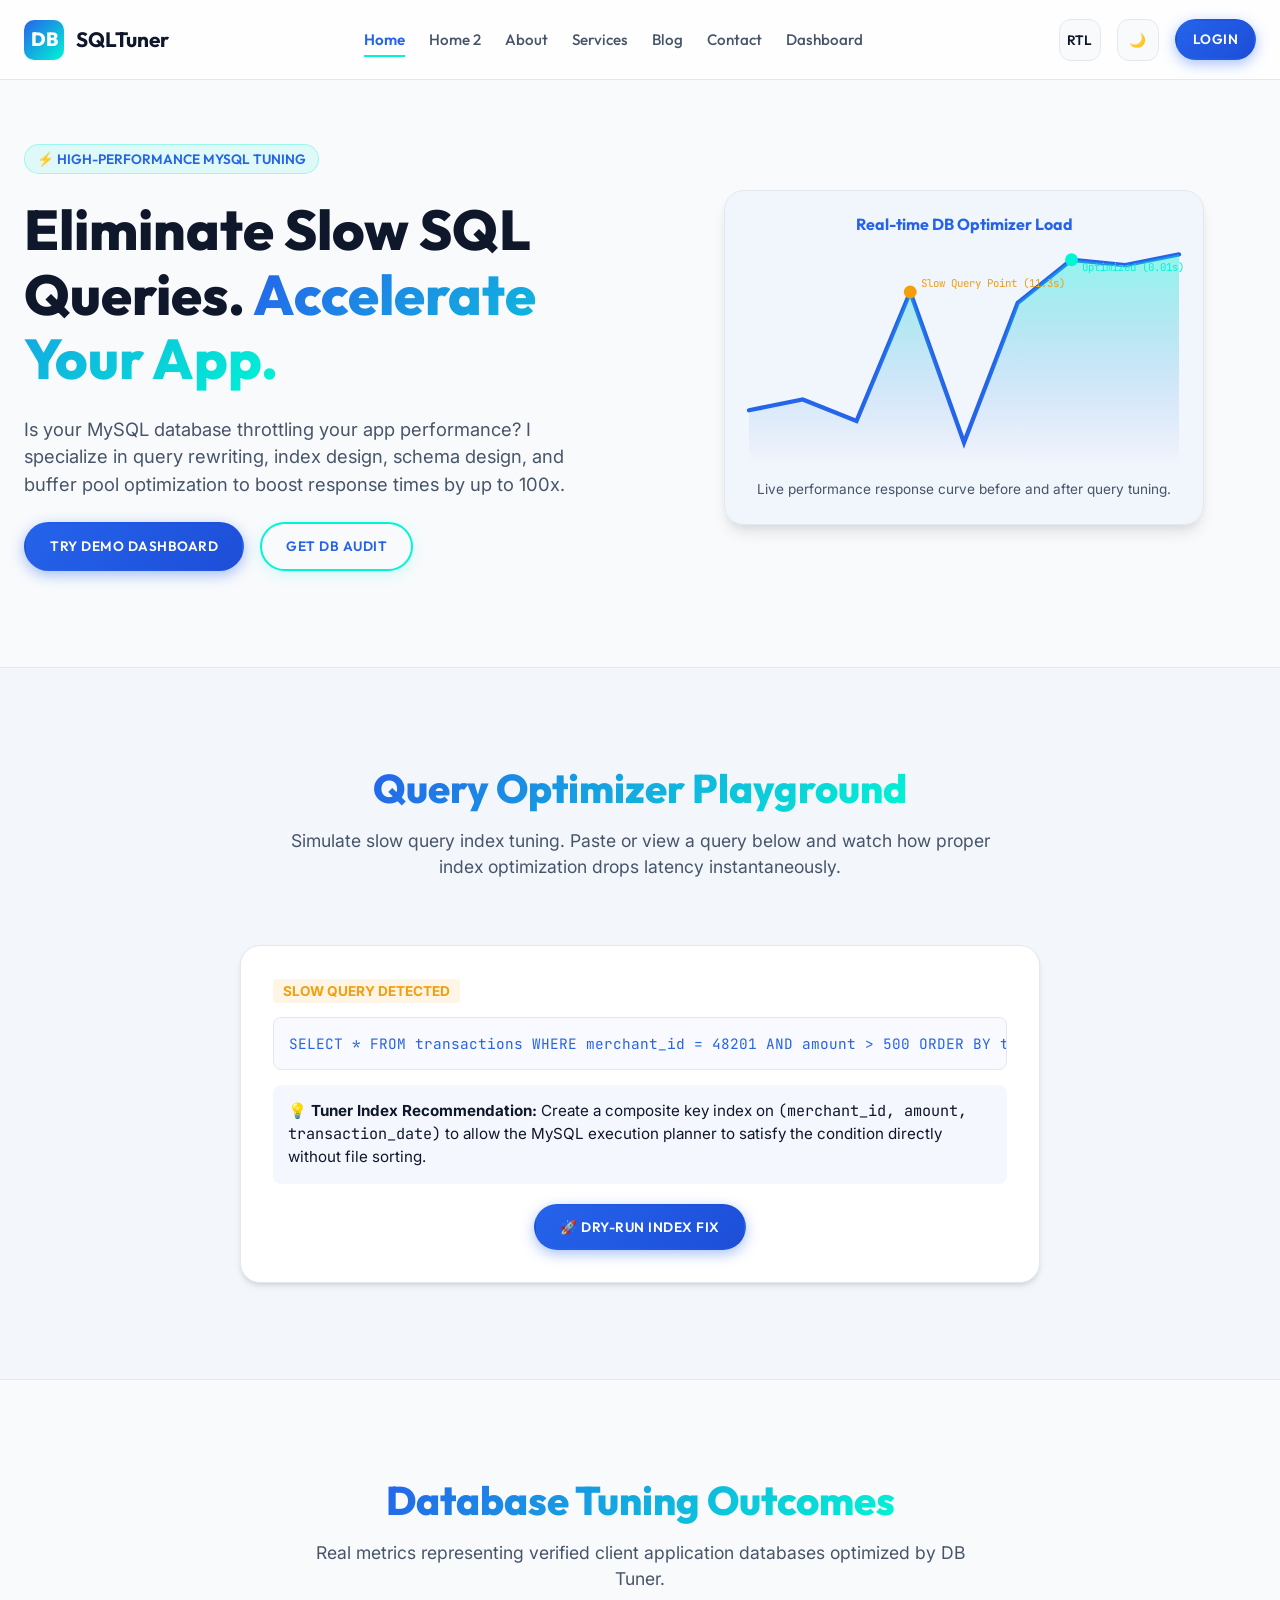
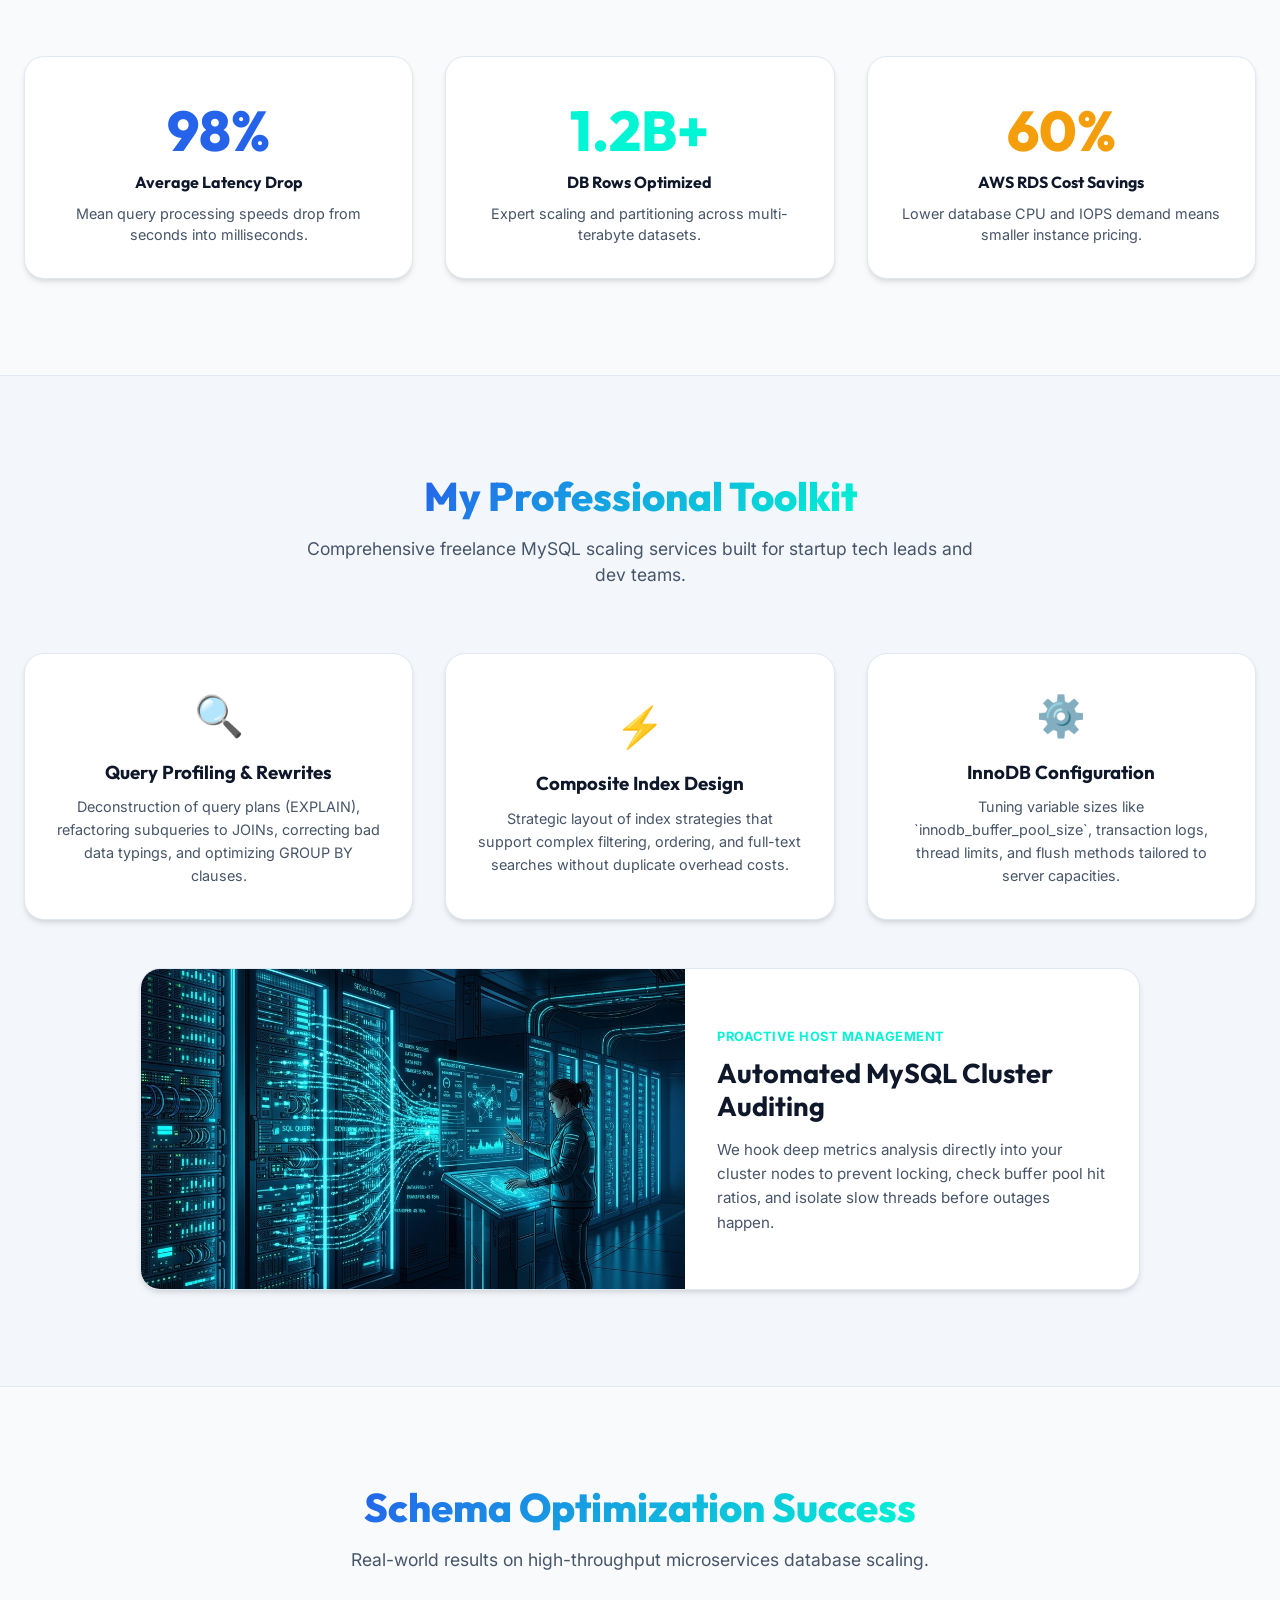
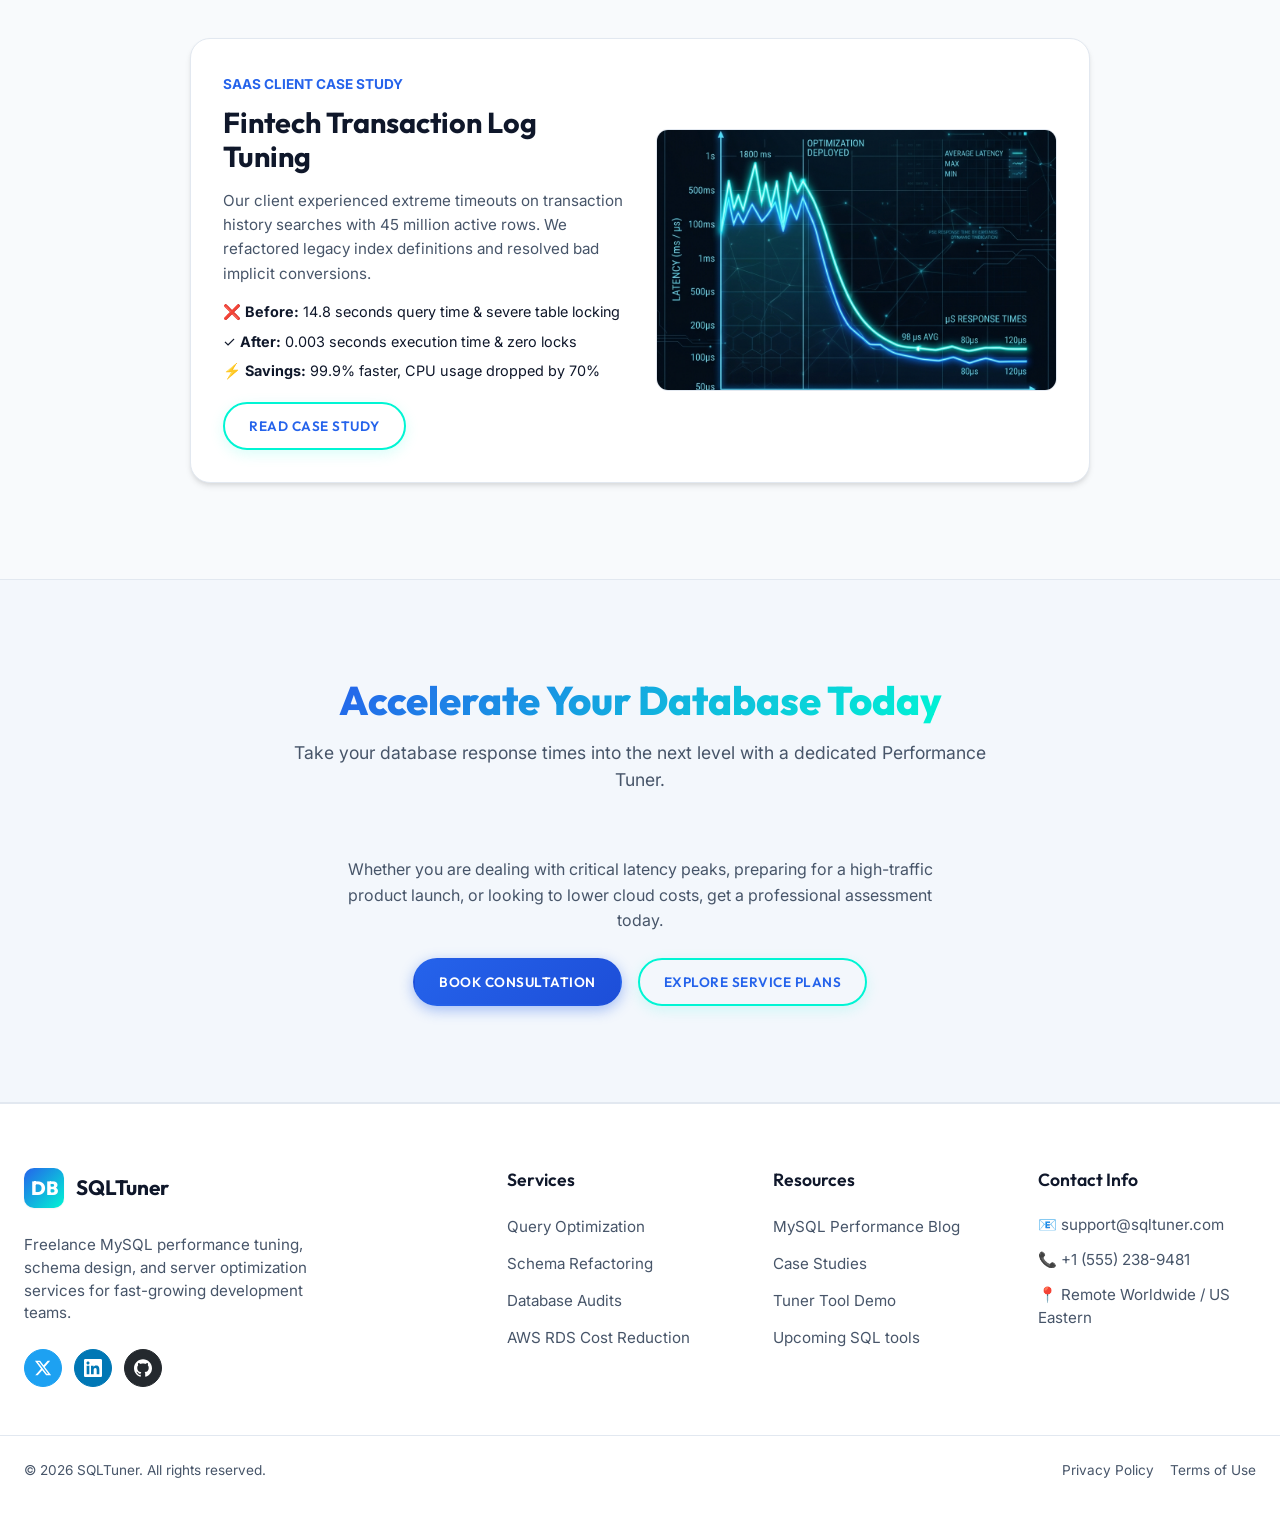
==== index.html @ aa669630 "Move index.html to root and update relative paths across all files" ====
<!DOCTYPE html>
<html lang="en">
<head>
  <meta charset="UTF-8">
  <meta name="viewport" content="width=device-width, initial-scale=1.0">
  <title>SQLTuner - Freelance MySQL Performance Tuner & DB Consultant</title>
  <meta name="description" content="Struggling with slow MySQL queries? Professional database performance tuner offering query analysis, indexing optimization, schema design, and server-side tuning.">
  <link rel="stylesheet" href="assets/css/style.css">
  <link rel="stylesheet" href="assets/css/dark-mode.css">
  <link rel="stylesheet" href="assets/css/rtl.css">
</head>
<body>

  <!-- HEADER SYSTEM -->
  <header class="header">
    <div class="container header-container">
      <a href="index.html" class="logo-container">
        <div class="logo-icon">DB</div>
        <span>SQLTuner</span>
      </a>
      
      <button class="hamburger" aria-label="Toggle Menu">
        <span></span>
        <span></span>
        <span></span>
      </button>
      
      <ul class="nav-menu">
        <li><a href="index.html" class="nav-link active">Home</a></li>
        <li><a href="pages/index2.html" class="nav-link">Home 2</a></li>
        <li><a href="pages/about.html" class="nav-link">About</a></li>
        <li><a href="pages/services.html" class="nav-link">Services</a></li>
        <li><a href="pages/blog.html" class="nav-link">Blog</a></li>
        <li><a href="pages/contact.html" class="nav-link">Contact</a></li>
        <li><a href="pages/dashboard.html" class="nav-link">Dashboard</a></li>
        <li class="nav-menu-actions-mobile" style="width: 100%;">
          <div class="mobile-toggles-row">
            <button class="toggle-btn rtl-toggle" aria-label="Toggle Layout Direction">RTL</button>
            <button class="toggle-btn theme-toggle" aria-label="Toggle Color Theme">🌙</button>
          </div>
          <a href="pages/login.html" class="btn btn-primary" style="width: 100%; margin-top: var(--space-2); text-align: center;">Login</a>
        </li>
      </ul>
      
      <div class="header-actions">
        <button class="toggle-btn rtl-toggle" aria-label="Toggle Layout Direction">RTL</button>
        <button class="toggle-btn theme-toggle" aria-label="Toggle Color Theme">🌙</button>
        <a href="pages/login.html" class="btn btn-primary" style="padding: var(--space-2) var(--space-4);">Login</a>
      </div>
    </div>
  </header>

  <!-- SECTION 1: HERO SECTION -->
  <section class="hero">
    <div class="container hero-grid">
      <div class="hero-content">
        <div class="hero-tag">⚡ HIGH-PERFORMANCE MYSQL TUNING</div>
        <h1 class="hero-title">Eliminate Slow SQL Queries. <span>Accelerate Your App.</span></h1>
        <p class="hero-description">Is your MySQL database throttling your app performance? I specialize in query rewriting, index design, schema design, and buffer pool optimization to boost response times by up to 100x.</p>
        <div class="hero-actions">
          <a href="pages/dashboard.html" class="btn btn-primary">Try Demo Dashboard</a>
          <a href="pages/contact.html" class="btn btn-secondary">Get DB Audit</a>
        </div>
      </div>
      <div class="hero-visual">
        <div class="db-animation card-glass">
          <h4 style="margin-bottom: 15px; color: var(--primary);">Real-time DB Optimizer Load</h4>
          <!-- Custom SVG for premium look -->
          <svg viewBox="0 0 400 200" width="100%" height="auto" style="overflow: visible;">
            <defs>
              <linearGradient id="chartGrad" x1="0" y1="0" x2="0" y2="1">
                <stop offset="0%" stop-color="var(--secondary)" stop-opacity="0.4"/>
                <stop offset="100%" stop-color="var(--primary)" stop-opacity="0"/>
              </linearGradient>
            </defs>
            <path d="M0,150 L50,140 L100,160 L150,40 L200,180 L250,50 L300,10 L350,15 L400,5" fill="none" stroke="var(--primary)" stroke-width="4" stroke-linecap="round"/>
            <path d="M0,150 L50,140 L100,160 L150,40 L200,180 L250,50 L300,10 L350,15 L400,5 L400,200 L0,200 Z" fill="url(#chartGrad)"/>
            <circle cx="150" cy="40" r="6" fill="var(--accent)"/>
            <circle cx="300" cy="10" r="6" fill="var(--secondary)"/>
            <text x="160" y="35" fill="var(--accent)" font-size="10" font-family="'JetBrains Mono'">Slow Query Point (11.3s)</text>
            <text x="310" y="20" fill="var(--secondary)" font-size="10" font-family="'JetBrains Mono'">Optimized (0.01s)</text>
          </svg>
          <p style="font-size: 0.85rem; color: var(--text-muted); margin-top: 15px;">Live performance response curve before and after query tuning.</p>
        </div>
      </div>
    </div>
  </section>

  <!-- SECTION 2: INTERACTIVE QUERY ANALYZER PREVIEW -->
  <section class="section" style="background: rgba(var(--primary-rgb), 0.02); border-top: 1px solid var(--border-color); border-bottom: 1px solid var(--border-color);">
    <div class="container">
      <div class="section-header">
        <h2 class="section-title">Query Optimizer Playground</h2>
        <p class="section-subtitle">Simulate slow query index tuning. Paste or view a query below and watch how proper index optimization drops latency instantaneously.</p>
      </div>
      <div class="card-glass" style="max-width: 800px; margin: 0 auto; padding: var(--space-8); text-align: left; align-items: stretch;">
        <div style="margin-bottom: 15px;">
          <span style="font-size: 0.85rem; color: var(--accent); font-weight: 700; background: rgba(245, 158, 11, 0.1); padding: 4px 10px; border-radius: 4px;">SLOW QUERY DETECTED</span>
        </div>
        <pre style="background: rgba(var(--primary-rgb), 0.03); border: 1px solid var(--border-color); padding: 15px; border-radius: 8px; font-size: 0.9rem; overflow-x: auto; color: var(--primary); margin-bottom: 15px;"><code>SELECT * FROM transactions WHERE merchant_id = 48201 AND amount > 500 ORDER BY transaction_date DESC;</code></pre>
        <div style="background: rgba(37, 99, 235, 0.05); padding: 15px; border-radius: 8px; margin-bottom: 20px; font-size: 0.95rem;">
          💡 <strong>Tuner Index Recommendation:</strong> Create a composite key index on <code>(merchant_id, amount, transaction_date)</code> to allow the MySQL execution planner to satisfy the condition directly without file sorting.
        </div>
        <div style="display: flex; justify-content: space-between; align-items: center; flex-wrap: wrap; gap: 15px;">
          <div id="home-sandbox-stats" style="display: none; align-items: center; gap: 10px;">
            <span style="color: var(--secondary); font-weight: 700;">✓ Optimization Complete: 0.004s</span>
            <span style="background: rgba(0, 245, 212, 0.15); color: #02b39a; padding: 2px 8px; border-radius: 4px; font-size: 0.8rem; font-weight: 700;">99.9% Faster</span>
          </div>
          <button id="btn-sandbox-test" class="btn btn-primary" onclick="testSandbox()" style="margin: 0 auto;">🚀 Dry-Run Index Fix</button>
        </div>
      </div>
    </div>
  </section>

  <!-- SECTION 3: KEY PERFORMANCE STATISTICS -->
  <section class="section">
    <div class="container">
      <div class="section-header">
        <h2 class="section-title">Database Tuning Outcomes</h2>
        <p class="section-subtitle">Real metrics representing verified client application databases optimized by DB Tuner.</p>
      </div>
      <div style="display: grid; grid-template-columns: repeat(auto-fit, minmax(250px, 1fr)); gap: var(--space-8);">
        <div class="card-glass">
          <div style="font-size: 3.5rem; font-weight: 800; color: var(--primary); font-family: 'Outfit';">98%</div>
          <h4 style="margin-bottom: 10px;">Average Latency Drop</h4>
          <p style="font-size: 0.9rem; color: var(--text-muted);">Mean query processing speeds drop from seconds into milliseconds.</p>
        </div>
        <div class="card-glass">
          <div style="font-size: 3.5rem; font-weight: 800; color: var(--secondary); font-family: 'Outfit';">1.2B+</div>
          <h4 style="margin-bottom: 10px;">DB Rows Optimized</h4>
          <p style="font-size: 0.9rem; color: var(--text-muted);">Expert scaling and partitioning across multi-terabyte datasets.</p>
        </div>
        <div class="card-glass">
          <div style="font-size: 3.5rem; font-weight: 800; color: var(--accent); font-family: 'Outfit';">60%</div>
          <h4 style="margin-bottom: 10px;">AWS RDS Cost Savings</h4>
          <p style="font-size: 0.9rem; color: var(--text-muted);">Lower database CPU and IOPS demand means smaller instance pricing.</p>
        </div>
      </div>
    </div>
  </section>

  <!-- SECTION 4: TUNING & SERVICES EXPERTISE -->
  <section class="section" style="background: rgba(var(--primary-rgb), 0.02); border-top: 1px solid var(--border-color); border-bottom: 1px solid var(--border-color);">
    <div class="container">
      <div class="section-header">
        <h2 class="section-title">My Professional Toolkit</h2>
        <p class="section-subtitle">Comprehensive freelance MySQL scaling services built for startup tech leads and dev teams.</p>
      </div>
      <div style="display: grid; grid-template-columns: repeat(auto-fit, minmax(300px, 1fr)); gap: var(--space-8);">
        <div class="card-glass">
          <div style="font-size: 2.5rem; margin-bottom: 15px;">🔍</div>
          <h3 style="margin-bottom: 12px;">Query Profiling & Rewrites</h3>
          <p style="font-size: 0.9rem; color: var(--text-muted); line-height: 1.6;">Deconstruction of query plans (EXPLAIN), refactoring subqueries to JOINs, correcting bad data typings, and optimizing GROUP BY clauses.</p>
        </div>
        <div class="card-glass">
          <div style="font-size: 2.5rem; margin-bottom: 15px;">⚡</div>
          <h3 style="margin-bottom: 12px;">Composite Index Design</h3>
          <p style="font-size: 0.9rem; color: var(--text-muted); line-height: 1.6;">Strategic layout of index strategies that support complex filtering, ordering, and full-text searches without duplicate overhead costs.</p>
        </div>
        <div class="card-glass">
          <div style="font-size: 2.5rem; margin-bottom: 15px;">⚙️</div>
          <h3 style="margin-bottom: 12px;">InnoDB Configuration</h3>
          <p style="font-size: 0.9rem; color: var(--text-muted); line-height: 1.6;">Tuning variable sizes like `innodb_buffer_pool_size`, transaction logs, thread limits, and flush methods tailored to server capacities.</p>
        </div>
      </div>

      <!-- Added image visual for Section 4 -->
      <div class="card-glass" style="margin-top: var(--space-12); max-width: 1000px; margin-left: auto; margin-right: auto; padding: 0; overflow: hidden; border-radius: var(--border-radius-lg); display: block;">
        <div style="display: grid; grid-template-columns: 1.2fr 1fr; align-items: center; width: 100%;">
          <img src="assets/images/database_server_cluster.png" alt="Database Server Clusters" style="width: 100%; height: 320px; object-fit: cover; display: block; border: 0;">
          <div style="padding: var(--space-8); text-align: left;">
            <span style="color: var(--secondary); font-weight: 700; font-size: 0.8rem; text-transform: uppercase; letter-spacing: 0.5px;">PROACTIVE HOST MANAGEMENT</span>
            <h3 style="margin-top: 10px; margin-bottom: 15px; font-size: 1.7rem;">Automated MySQL Cluster Auditing</h3>
            <p style="font-size: 0.95rem; color: var(--text-muted); line-height: 1.6;">We hook deep metrics analysis directly into your cluster nodes to prevent locking, check buffer pool hit ratios, and isolate slow threads before outages happen.</p>
          </div>
        </div>
      </div>
    </div>
  </section>

  <!-- SECTION 5: REAL-WORLD CASE STUDY SHOWCASE -->
  <section class="section">
    <div class="container">
      <div class="section-header">
        <h2 class="section-title">Schema Optimization Success</h2>
        <p class="section-subtitle">Real-world results on high-throughput microservices database scaling.</p>
      </div>
      <div class="card-glass" style="max-width: 900px; margin: 0 auto; display: grid; grid-template-columns: 1fr 1fr; gap: var(--space-8); padding: var(--space-8); text-align: left; align-items: center;">
        <div>
          <span style="color: var(--primary); font-weight: 700; font-size: 0.85rem; text-transform: uppercase;">SAAS CLIENT CASE STUDY</span>
          <h3 style="margin: 10px 0 15px 0; font-size: 1.8rem;">Fintech Transaction Log Tuning</h3>
          <p style="color: var(--text-muted); font-size: 0.95rem; margin-bottom: 15px; line-height: 1.6;">Our client experienced extreme timeouts on transaction history searches with 45 million active rows. We refactored legacy index definitions and resolved bad implicit conversions.</p>
          <ul style="list-style: none; display: flex; flex-direction: column; gap: 8px; font-size: 0.9rem; margin-bottom: 20px;">
            <li>❌ <strong>Before:</strong> 14.8 seconds query time & severe table locking</li>
            <li>✓ <strong>After:</strong> 0.003 seconds execution time & zero locks</li>
            <li>⚡ <strong>Savings:</strong> 99.9% faster, CPU usage dropped by 70%</li>
          </ul>
          <a href="pages/about.html" class="btn btn-secondary">Read Case Study</a>
        </div>
        <div style="background: var(--bg-main); border: 1px solid var(--border-color); border-radius: var(--border-radius); overflow: hidden; padding: 0;">
          <img src="assets/images/mysql_performance_chart.png" alt="MySQL Optimization Chart" style="width: 100%; height: 260px; object-fit: cover; display: block; border: 0;">
        </div>
      </div>
    </div>
  </section>

  <!-- SECTION 6: CLIENT PROOF & FAQ CTA -->
  <section class="section" style="background: rgba(var(--primary-rgb), 0.02); border-top: 1px solid var(--border-color); border-bottom: 1px solid var(--border-color);">
    <div class="container" style="text-align: center;">
      <div class="section-header">
        <h2 class="section-title">Accelerate Your Database Today</h2>
        <p class="section-subtitle">Take your database response times into the next level with a dedicated Performance Tuner.</p>
      </div>
      <div style="max-width: 600px; margin: 0 auto; display: flex; flex-direction: column; gap: var(--space-6); align-items: center;">
        <p style="color: var(--text-muted); line-height: 1.6;">Whether you are dealing with critical latency peaks, preparing for a high-traffic product launch, or looking to lower cloud costs, get a professional assessment today.</p>
        <div style="display: flex; gap: var(--space-4);">
          <a href="pages/contact.html" class="btn btn-primary">Book Consultation</a>
          <a href="pages/services.html" class="btn btn-secondary">Explore Service Plans</a>
        </div>
      </div>
    </div>
  </section>

  <!-- FOOTER -->
  <footer class="footer">
    <div class="container footer-grid">
      <div class="footer-brand-column">
        <a href="index.html" class="logo-container" style="margin-bottom: 10px;">
          <div class="logo-icon">DB</div>
          <span>SQLTuner</span>
        </a>
        <p class="footer-brand-text">Freelance MySQL performance tuning, schema design, and server optimization services for fast-growing development teams.</p>
        <div class="footer-socials">
          <a href="https://twitter.com" class="social-link social-twitter" aria-label="Twitter" target="_blank" rel="noopener">
            <svg width="18" height="18" viewBox="0 0 24 24" fill="currentColor"><path d="M18.244 2.25h3.308l-7.227 8.26 8.502 11.24H16.17l-5.214-6.817L4.99 21.75H1.68l7.73-8.835L1.254 2.25H8.08l4.713 6.231zm-1.161 17.52h1.833L7.084 4.126H5.117z"/></svg>
          </a>
          <a href="https://linkedin.com" class="social-link social-linkedin" aria-label="LinkedIn" target="_blank" rel="noopener">
            <svg width="18" height="18" viewBox="0 0 24 24" fill="currentColor"><path d="M20.447 20.452h-3.554v-5.569c0-1.328-.027-3.037-1.852-3.037-1.853 0-2.136 1.445-2.136 2.939v5.667H9.351V9h3.414v1.561h.046c.477-.9 1.637-1.85 3.37-1.85 3.601 0 4.267 2.37 4.267 5.455v6.286zM5.337 7.433c-1.144 0-2.063-.926-2.063-2.065 0-1.138.92-2.063 2.063-2.063 1.14 0 2.064.925 2.064 2.063 0 1.139-.925 2.065-2.064 2.065zm1.782 13.019H3.555V9h3.564v11.452zM22.225 0H1.771C.792 0 0 .774 0 1.729v20.542C0 23.227.792 24 1.771 24h20.451C23.2 24 24 23.227 24 22.271V1.729C24 .774 23.2 0 22.222 0h.003z"/></svg>
          </a>
          <a href="https://github.com" class="social-link social-github" aria-label="GitHub" target="_blank" rel="noopener">
            <svg width="18" height="18" viewBox="0 0 24 24" fill="currentColor"><path d="M12 .297c-6.63 0-12 5.373-12 12 0 5.303 3.438 9.8 8.205 11.385.6.113.82-.258.82-.577 0-.285-.01-1.04-.015-2.04-3.338.724-4.042-1.61-4.042-1.61C4.422 18.07 3.633 17.7 3.633 17.7c-1.087-.744.084-.729.084-.729 1.205.084 1.838 1.236 1.838 1.236 1.07 1.835 2.809 1.305 3.495.998.108-.776.417-1.305.76-1.605-2.665-.3-5.466-1.332-5.466-5.93 0-1.31.465-2.38 1.235-3.22-.135-.303-.54-1.523.105-3.176 0 0 1.005-.322 3.3 1.23.96-.267 1.98-.399 3-.405 1.02.006 2.04.138 3 .405 2.28-1.552 3.285-1.23 3.285-1.23.645 1.653.24 2.873.12 3.176.765.84 1.23 1.91 1.23 3.22 0 4.61-2.805 5.625-5.475 5.92.42.36.81 1.096.81 2.22 0 1.606-.015 2.896-.015 3.286 0 .315.21.69.825.57C20.565 22.092 24 17.592 24 12.297c0-6.627-5.373-12-12-12"/></svg>
          </a>
        </div>
      </div>
      <div>
        <h4 class="footer-column-title">Services</h4>
        <ul class="footer-links">
          <li><a href="pages/services.html">Query Optimization</a></li>
          <li><a href="pages/services.html">Schema Refactoring</a></li>
          <li><a href="pages/services.html">Database Audits</a></li>
          <li><a href="pages/services.html">AWS RDS Cost Reduction</a></li>
        </ul>
      </div>
      <div>
        <h4 class="footer-column-title">Resources</h4>
        <ul class="footer-links">
          <li><a href="pages/blog.html">MySQL Performance Blog</a></li>
          <li><a href="pages/about.html">Case Studies</a></li>
          <li><a href="pages/dashboard.html">Tuner Tool Demo</a></li>
          <li><a href="pages/coming-soon.html">Upcoming SQL tools</a></li>
        </ul>
      </div>
      <div>
        <h4 class="footer-column-title">Contact Info</h4>
        <div class="footer-contact-info">
          <div class="footer-contact-item">📧 support@sqltuner.com</div>
          <div class="footer-contact-item">📞 +1 (555) 238-9481</div>
          <div class="footer-contact-item">📍 Remote Worldwide / US Eastern</div>
        </div>
      </div>
    </div>
    <div class="container footer-bottom">
      <p>&copy; 2026 SQLTuner. All rights reserved.</p>
      <div style="display: flex; gap: var(--space-4);">
        <a href="pages/404.html">Privacy Policy</a>
        <a href="pages/404.html">Terms of Use</a>
      </div>
    </div>
  </footer>

  <script src="assets/js/main.js"></script>
  <script>
    function testSandbox() {
      const btn = document.getElementById('btn-sandbox-test');
      const stats = document.getElementById('home-sandbox-stats');
      btn.style.display = 'none';
      stats.style.display = 'flex';
    }
  </script>
</body>
</html>
---- assets/css/style.css ----
@import url('https://fonts.googleapis.com/css2?family=Inter:wght@300;400;500;600;700&family=Outfit:wght@400;500;600;700;800&family=JetBrains+Mono:wght@400;500;600&display=swap');

/* --- DESIGN SYSTEM TOKENS --- */
:root {
  /* Premium 3-Color Palette + Neutral Scales */
  --primary: #2563eb;       /* Cobalt Blue - represents logic & trust */
  --secondary: #00f5d4;     /* Cyber Cyan - represents high speed & performance */
  --accent: #f59e0b;        /* Warning Amber - represents slow queries / latency */
  
  --primary-rgb: 37, 99, 235;
  --secondary-rgb: 0, 245, 212;
  --accent-rgb: 245, 158, 11;

  /* Neutral Theme Scales (Light Theme Defaults) */
  --bg-main: #f8fafc;
  --bg-card: #ffffff;
  --bg-header: rgba(255, 255, 255, 0.8);
  --bg-sidebar: #ffffff;
  --text-main: #0f172a;
  --text-muted: #475569;
  --text-inverse: #ffffff;
  --border-color: #e2e8f0;
  --shadow-sm: 0 1px 2px 0 rgba(0, 0, 0, 0.05);
  --shadow-md: 0 4px 6px -1px rgba(0, 0, 0, 0.1), 0 2px 4px -1px rgba(0, 0, 0, 0.06);
  --shadow-lg: 0 10px 15px -3px rgba(0, 0, 0, 0.1), 0 4px 6px -2px rgba(0, 0, 0, 0.05);
  --shadow-glow: 0 0 20px rgba(0, 245, 212, 0.15);

  /* Spacing Scale (8px Base Unit) */
  --space-1: 4px;
  --space-2: 8px;
  --space-3: 12px;
  --space-4: 16px;
  --space-6: 24px;
  --space-8: 32px;
  --space-12: 48px;
  --space-16: 64px;
  --space-24: 96px;

  /* Layout Constants */
  --header-height: 80px;
  --sidebar-width: 260px;
  --border-radius: 12px;
  --border-radius-lg: 20px;
  --transition-fast: 0.2s cubic-bezier(0.4, 0, 0.2, 1);
  --transition-normal: 0.3s cubic-bezier(0.4, 0, 0.2, 1);
  --transition-slow: 0.5s cubic-bezier(0.4, 0, 0.2, 1);
}

/* --- RESET & GENERAL STYLES --- */
*, *::before, *::after {
  box-sizing: border-box;
  margin: 0;
  padding: 0;
}

html {
  font-family: 'Inter', sans-serif;
  scroll-behavior: smooth;
  font-size: 16px;
  line-height: 1.5;
}

body {
  background-color: var(--bg-main);
  color: var(--text-main);
  transition: background-color var(--transition-normal), color var(--transition-normal);
  overflow-x: hidden;
}

h1, h2, h3, h4, h5, h6 {
  font-family: 'Outfit', sans-serif;
  font-weight: 700;
  line-height: 1.2;
}

a {
  color: inherit;
  text-decoration: none;
  transition: all var(--transition-fast);
}

code, pre {
  font-family: 'JetBrains Mono', monospace;
}

/* --- COMMON UTILITIES --- */
.container {
  width: 100%;
  max-width: 1280px;
  margin: 0 auto;
  padding: 0 var(--space-6);
}

.section {
  padding: var(--space-24) 0;
}

.section-header {
  text-align: center;
  margin-bottom: var(--space-16);
  max-width: 700px;
  margin-left: auto;
  margin-right: auto;
}

.section-title {
  font-size: 2.5rem;
  font-weight: 800;
  margin-bottom: var(--space-4);
  background: linear-gradient(135deg, var(--primary), var(--secondary));
  -webkit-background-clip: text;
  -webkit-text-fill-color: transparent;
  display: inline-block;
}

.section-subtitle {
  font-size: 1.1rem;
  color: var(--text-muted);
}

/* Glassmorphism card utility */
.card-glass {
  background: var(--bg-card);
  border: 1px solid var(--border-color);
  border-radius: var(--border-radius-lg);
  padding: var(--space-8);
  box-shadow: var(--shadow-md);
  transition: transform var(--transition-normal), box-shadow var(--transition-normal), border-color var(--transition-normal);
  text-align: center; /* Center section cards */
  display: flex;
  flex-direction: column;
  align-items: center;
  justify-content: center;
}

.card-glass:hover {
  transform: translateY(-5px);
  box-shadow: var(--shadow-lg), var(--shadow-glow);
  border-color: var(--secondary);
}

/* --- BUTTONS --- */
.btn {
  display: inline-flex;
  align-items: center;
  justify-content: center;
  gap: var(--space-2);
  padding: var(--space-3) var(--space-6);
  font-family: 'Outfit', sans-serif;
  font-weight: 600;
  border-radius: 30px;
  border: 2px solid transparent;
  cursor: pointer;
  transition: all var(--transition-normal);
  text-transform: uppercase;
  font-size: 0.85rem;
  letter-spacing: 0.5px;
}

.btn-primary {
  background: linear-gradient(135deg, var(--primary), #1d4ed8);
  color: var(--text-inverse);
  box-shadow: 0 4px 14px rgba(37, 99, 235, 0.4);
}

.btn-primary:hover {
  background: linear-gradient(135deg, #1d4ed8, var(--primary));
  transform: translateY(-2px);
  box-shadow: 0 6px 20px rgba(37, 99, 235, 0.6);
}

.btn-secondary {
  background: transparent;
  border-color: var(--secondary);
  color: var(--primary);
  box-shadow: 0 4px 14px rgba(0, 245, 212, 0.15);
}

.btn-secondary:hover {
  background: var(--secondary);
  color: #000;
  transform: translateY(-2px);
  box-shadow: 0 6px 20px rgba(0, 245, 212, 0.4);
}

.btn-text {
  background: none;
  border: none;
  color: var(--primary);
  padding: var(--space-2) var(--space-4);
  border-radius: var(--border-radius);
}

.btn-text:hover {
  background: rgba(var(--primary-rgb), 0.1);
  color: var(--primary);
}

/* --- HEADER SYSTEM (RESPONSIVE) --- */
.header {
  height: var(--header-height);
  width: 100%;
  position: fixed;
  top: 0;
  left: 0;
  z-index: 100;
  background: var(--bg-header);
  backdrop-filter: blur(12px);
  border-bottom: 1px solid var(--border-color);
  display: flex;
  align-items: center;
  transition: background-color var(--transition-normal), border-color var(--transition-normal);
}

.header-container {
  display: flex;
  justify-content: space-between;
  align-items: center;
  width: 100%;
}

.logo-container {
  display: flex;
  align-items: center;
  gap: var(--space-3);
  font-weight: 700;
  font-size: 1.3rem;
  font-family: 'Outfit', sans-serif;
  color: var(--text-main);
  cursor: pointer;
}

.logo-icon {
  width: 40px;
  height: 40px;
  background: linear-gradient(135deg, var(--primary), var(--secondary));
  border-radius: 10px;
  display: flex;
  align-items: center;
  justify-content: center;
  color: white;
  font-weight: 800;
  font-size: 1.2rem;
  box-shadow: var(--shadow-sm);
  transition: transform var(--transition-normal);
}

.logo-container:hover .logo-icon {
  transform: rotate(10deg) scale(1.05);
}

.nav-menu {
  display: flex;
  align-items: center;
  gap: var(--space-6);
  list-style: none;
}

.nav-link {
  font-family: 'Outfit', sans-serif;
  font-weight: 500;
  font-size: 0.95rem;
  color: var(--text-muted);
  position: relative;
  padding: var(--space-2) 0;
}

.nav-link::after {
  content: '';
  position: absolute;
  bottom: 0;
  left: 0;
  width: 0;
  height: 2px;
  background-color: var(--secondary);
  transition: width var(--transition-normal);
}

.nav-link:hover {
  color: var(--text-main);
}

.nav-link:hover::after,
.nav-link.active::after {
  width: 100%;
}

.nav-link.active {
  color: var(--primary);
  font-weight: 600;
}

.header-actions {
  display: flex;
  align-items: center;
  gap: var(--space-4);
}

/* Theme & RTL Toggles */
.toggle-btn {
  background: var(--bg-main);
  border: 1px solid var(--border-color);
  border-radius: var(--border-radius);
  width: 42px;
  height: 42px;
  display: flex;
  align-items: center;
  justify-content: center;
  cursor: pointer;
  transition: all var(--transition-fast);
  color: var(--text-main);
  font-family: 'Outfit', sans-serif;
  font-weight: 600;
  font-size: 0.85rem;
}

.toggle-btn:hover {
  background: var(--border-color);
  border-color: var(--secondary);
  transform: scale(1.05);
}

/* Hamburger Menu Icon */
.hamburger {
  display: none;
  flex-direction: column;
  justify-content: space-between;
  width: 30px;
  height: 21px;
  background: transparent;
  border: none;
  cursor: pointer;
  z-index: 110;
}

.hamburger span {
  width: 100%;
  height: 3px;
  background-color: var(--text-main);
  border-radius: 10px;
  transition: all var(--transition-normal);
}

/* Hamburger active transformation */
.hamburger.active span:nth-child(1) {
  transform: translateY(9px) rotate(45deg);
}

.hamburger.active span:nth-child(2) {
  opacity: 0;
}

.hamburger.active span:nth-child(3) {
  transform: translateY(-9px) rotate(-45deg);
}

/* --- FOOTER SYSTEM --- */
.footer {
  background: var(--bg-card);
  border-top: 1px solid var(--border-color);
  padding: var(--space-16) 0 var(--space-8) 0;
  color: var(--text-muted);
}

.footer-grid {
  display: grid;
  grid-template-columns: 2fr repeat(3, 1fr);
  gap: var(--space-12);
  margin-bottom: var(--space-12);
}

.footer-brand-column {
  display: flex;
  flex-direction: column;
  gap: var(--space-4);
}

.footer-brand-text {
  max-width: 320px;
  font-size: 0.95rem;
}

.footer-socials {
  display: flex;
  gap: var(--space-3);
  margin-top: var(--space-2);
}

.social-link {
  width: 38px;
  height: 38px;
  background: var(--bg-main);
  border: 1px solid var(--border-color);
  border-radius: 50%;
  display: flex;
  align-items: center;
  justify-content: center;
  transition: all var(--transition-normal);
  color: var(--text-main);
}

.social-link:hover {
  background: var(--secondary);
  color: #000;
  transform: translateY(-3px);
  border-color: var(--secondary);
}

.social-link.social-twitter {
  background: #1DA1F2;
  color: #ffffff;
  border-color: #1DA1F2;
}
.social-link.social-twitter:hover {
  background: #0d8ddc;
  border-color: #0d8ddc;
  color: #ffffff;
  transform: translateY(-3px);
  box-shadow: 0 4px 12px rgba(29, 161, 242, 0.4);
}

.social-link.social-linkedin {
  background: #0077B5;
  color: #ffffff;
  border-color: #0077B5;
}
.social-link.social-linkedin:hover {
  background: #046294;
  border-color: #046294;
  color: #ffffff;
  transform: translateY(-3px);
  box-shadow: 0 4px 12px rgba(0, 119, 181, 0.4);
}

.social-link.social-github {
  background: #24292e;
  color: #ffffff;
  border-color: #24292e;
}
.social-link.social-github:hover {
  background: #161b22;
  border-color: #161b22;
  color: #ffffff;
  transform: translateY(-3px);
  box-shadow: 0 4px 12px rgba(36, 41, 46, 0.4);
}

.footer-column-title {
  font-family: 'Outfit', sans-serif;
  color: var(--text-main);
  font-size: 1.1rem;
  font-weight: 600;
  margin-bottom: var(--space-6);
  position: relative;
  display: inline-block;
}

.footer-links {
  list-style: none;
  display: flex;
  flex-direction: column;
  gap: var(--space-3);
}

.footer-links a {
  font-size: 0.95rem;
  transition: padding-left var(--transition-fast), color var(--transition-fast);
}

.footer-links a:hover {
  color: var(--primary);
  padding-left: var(--space-2);
}

.footer-contact-info {
  display: flex;
  flex-direction: column;
  gap: var(--space-3);
  font-size: 0.95rem;
}

.footer-contact-item {
  display: flex;
  align-items: center;
  gap: var(--space-2);
}

.footer-bottom {
  border-top: 1px solid var(--border-color);
  padding-top: var(--space-6);
  display: flex;
  justify-content: space-between;
  align-items: center;
  font-size: 0.85rem;
}

/* --- HERO COMPONENT --- */
.hero {
  padding-top: calc(var(--header-height) + var(--space-16));
  padding-bottom: var(--space-24);
  position: relative;
  overflow: hidden;
}

.hero-grid {
  display: grid;
  grid-template-columns: 1fr 1fr;
  align-items: center;
  gap: var(--space-16);
}

.hero-content {
  display: flex;
  flex-direction: column;
  gap: var(--space-6);
}

.hero-tag {
  align-self: flex-start;
  background: rgba(0, 245, 212, 0.1);
  color: var(--primary);
  border: 1px solid rgba(0, 245, 212, 0.3);
  padding: var(--space-1) var(--space-3);
  border-radius: 20px;
  font-family: 'Outfit', sans-serif;
  font-weight: 600;
  font-size: 0.85rem;
}

.hero-title {
  font-size: 3.5rem;
  font-weight: 800;
  line-height: 1.15;
}

.hero-title span {
  background: linear-gradient(135deg, var(--primary), var(--secondary));
  -webkit-background-clip: text;
  -webkit-text-fill-color: transparent;
}

.hero-description {
  font-size: 1.15rem;
  color: var(--text-muted);
  max-width: 550px;
}

.hero-actions {
  display: flex;
  gap: var(--space-4);
}

.hero-visual {
  position: relative;
  display: flex;
  justify-content: center;
  align-items: center;
}

.db-animation {
  width: 100%;
  max-width: 480px;
  background: rgba(var(--primary-rgb), 0.03);
  border: 1px solid var(--border-color);
  border-radius: var(--border-radius-lg);
  padding: var(--space-6);
  box-shadow: var(--shadow-lg);
}

/* --- CLIENT-SIDE FORM VALIDATION SYSTEM --- */
.form-group {
  margin-bottom: var(--space-6);
  position: relative;
  text-align: left;
  width: 100%;
}

.form-label {
  display: block;
  font-family: 'Outfit', sans-serif;
  font-weight: 600;
  font-size: 0.85rem;
  text-transform: uppercase;
  margin-bottom: var(--space-2);
  color: var(--text-main);
  letter-spacing: 0.5px;
}

.form-control {
  width: 100%;
  padding: var(--space-4);
  background: var(--bg-main);
  border: 1px solid var(--border-color);
  border-radius: var(--border-radius);
  color: var(--text-main);
  font-family: inherit;
  font-size: 0.95rem;
  outline: none;
  transition: all var(--transition-fast);
}

.form-control:focus {
  border-color: var(--primary);
  box-shadow: 0 0 0 3px rgba(37, 99, 235, 0.15);
}

/* Form validation validation state styles */
.form-control.is-invalid {
  border-color: #ef4444;
}

.form-control.is-valid {
  border-color: var(--secondary);
}

/* Beautiful Animated Validation Tooltip */
.validation-tooltip {
  position: absolute;
  bottom: calc(-1 * var(--space-6));
  left: 0;
  font-size: 0.75rem;
  color: #ef4444;
  opacity: 0;
  transform: translateY(-5px);
  transition: all var(--transition-fast);
  pointer-events: none;
}

.form-control.is-invalid ~ .validation-tooltip {
  opacity: 1;
  transform: translateY(0);
}

/* --- SKELETON LOADERS --- */
.skeleton {
  background: linear-gradient(90deg, var(--border-color) 25%, rgba(var(--primary-rgb), 0.05) 50%, var(--border-color) 75%);
  background-size: 200% 100%;
  animation: skeleton-loading 1.5s infinite;
  border-radius: 4px;
}

@keyframes skeleton-loading {
  0% {
    background-position: 200% 0;
  }
  100% {
    background-position: -200% 0;
  }
}

.skeleton-text {
  height: 12px;
  width: 100%;
  margin-bottom: var(--space-2);
}

.skeleton-title {
  height: 24px;
  width: 60%;
  margin-bottom: var(--space-4);
}

/* --- DASHBOARD VIEW & SIDEBAR --- */
.dashboard-layout {
  display: flex;
  height: 100vh;
  overflow: hidden;
}

.dashboard-sidebar {
  width: var(--sidebar-width);
  background: var(--bg-sidebar);
  border-right: 1px solid var(--border-color);
  display: flex;
  flex-direction: column;
  transition: transform var(--transition-normal);
  z-index: 90;
}

.dashboard-brand {
  height: var(--header-height);
  padding: 0 var(--space-6);
  display: flex;
  align-items: center;
  border-bottom: 1px solid var(--border-color);
}

.sidebar-menu {
  list-style: none;
  padding: var(--space-6) var(--space-4);
  display: flex;
  flex-direction: column;
  gap: var(--space-2);
  flex-grow: 1;
  overflow-y: auto;
}

.sidebar-link {
  display: flex;
  align-items: center;
  gap: var(--space-4);
  padding: var(--space-3) var(--space-4);
  border-radius: var(--border-radius);
  color: var(--text-muted);
  font-family: 'Outfit', sans-serif;
  font-weight: 500;
  transition: all var(--transition-fast);
}

.sidebar-link:hover, .sidebar-link.active {
  background: rgba(var(--primary-rgb), 0.08);
  color: var(--primary);
}

.sidebar-link.active {
  font-weight: 600;
  box-shadow: var(--shadow-sm);
}

.dashboard-main {
  flex-grow: 1;
  display: flex;
  flex-direction: column;
  overflow: hidden;
}

.dashboard-header {
  height: var(--header-height);
  background: var(--bg-sidebar);
  border-bottom: 1px solid var(--border-color);
  display: flex;
  align-items: center;
  justify-content: space-between;
  padding: 0 var(--space-8);
  position: sticky;
  top: 0;
  z-index: 80;
}

.dashboard-title-area {
  display: flex;
  align-items: center;
  gap: var(--space-4);
}

.dashboard-content-scroll {
  flex-grow: 1;
  overflow-y: auto;
  padding: var(--space-8);
}

/* User profile inside dashboard header */
.profile-menu {
  display: flex;
  align-items: center;
  gap: var(--space-3);
  cursor: pointer;
  padding: var(--space-2) var(--space-4);
  border-radius: 30px;
  transition: background-color var(--transition-fast);
}

.profile-menu:hover {
  background: rgba(var(--primary-rgb), 0.05);
}

.profile-avatar {
  width: 36px;
  height: 36px;
  background: linear-gradient(135deg, var(--primary), var(--secondary));
  border-radius: 50%;
  display: flex;
  align-items: center;
  justify-content: center;
  color: white;
  font-family: 'Outfit', sans-serif;
  font-weight: 700;
  font-size: 0.9rem;
}

/* Grid layout for auth / card styling outside page */
.auth-wrapper {
  min-height: 100vh;
  display: flex;
  align-items: center;
  justify-content: center;
  background: var(--bg-main);
  position: relative;
  padding: var(--space-8);
}

.auth-header-controls {
  position: absolute;
  top: var(--space-8);
  right: var(--space-8);
  display: flex;
  gap: var(--space-3);
  z-index: 10;
}

.auth-card {
  width: 100%;
  max-width: 440px;
  background: var(--bg-card);
  border: 1px solid var(--border-color);
  border-radius: var(--border-radius-lg);
  padding: var(--space-12) var(--space-8);
  box-shadow: var(--shadow-lg);
  text-align: center;
  position: relative;
  margin: auto;
}

.nav-menu-actions-mobile {
  display: none; /* Hidden on desktop */
}

/* --- RESPONSIVE DESIGN BREAKPOINTS --- */

/* Mobile & Tablet Views (up to 1023px) */
@media (max-width: 1023px) {
  .header-actions {
    display: none !important; /* Hide on mobile/tablet */
  }

  .nav-menu-actions-mobile {
    display: flex !important;
    flex-direction: column;
    width: 100%;
    padding: var(--space-6) var(--space-8);
    gap: var(--space-4);
    align-items: center;
    border-top: 1px solid var(--border-color);
    margin-top: auto; /* Push to the bottom of the drawer */
  }

  .mobile-toggles-row {
    display: flex;
    gap: var(--space-4);
    width: 100%;
    justify-content: center;
  }

  .mobile-toggles-row .toggle-btn {
    flex: 1;
    height: 44px;
  }

  .nav-menu {
    position: fixed;
    top: var(--header-height);
    left: -100%;
    width: 100%;
    height: calc(100vh - var(--header-height));
    background: var(--bg-card);
    flex-direction: column;
    padding: var(--space-12) 0;
    gap: var(--space-8);
    transition: left var(--transition-normal);
    border-top: 1px solid var(--border-color);
    box-shadow: var(--shadow-lg);
    z-index: 100;
  }

  .nav-menu.active {
    left: 0;
  }

  .hamburger {
    display: flex;
  }

  .header-actions .btn {
    display: none; /* Hide login button in mobile header, show in menu if needed */
  }

  .hero-grid {
    grid-template-columns: 1fr;
    text-align: center;
    gap: var(--space-12);
  }

  .hero-content {
    align-items: center;
  }

  .hero-description {
    margin-left: auto;
    margin-right: auto;
  }

  .footer-grid {
    grid-template-columns: 1fr;
    gap: var(--space-8);
  }

  /* Dashboard mobile sidebar drawer */
  .dashboard-sidebar {
    position: fixed;
    top: 0;
    left: -100%;
    height: 100%;
    transition: left var(--transition-normal);
  }

  .dashboard-sidebar.active {
    left: 0;
  }
}

/* Mobile Small specific adjustment */
@media (max-width: 480px) {
  .auth-header-controls {
    top: var(--space-4);
    right: var(--space-4);
  }
}

/* Desktop Views (1024px and up) */
@media (min-width: 1024px) {
  .dashboard-sidebar {
    position: static;
  }
}
---- assets/css/dark-mode.css ----
/* --- DARK MODE THEME OVERRIDES --- */

body.dark-mode {
  --bg-main: #0a0f1d;          /* Deep Space Blue background */
  --bg-card: #131b2e;          /* Premium Slate Blue card background */
  --bg-header: rgba(10, 15, 29, 0.8);
  --bg-sidebar: #0e1628;       /* Dark Sidebar background */
  --text-main: #f8fafc;        /* Bright white/gray text */
  --text-muted: #94a3b8;       /* Muted gray text */
  --border-color: #1e293b;     /* Slate border color */
  
  --shadow-sm: 0 1px 2px 0 rgba(0, 0, 0, 0.3);
  --shadow-md: 0 4px 6px -1px rgba(0, 0, 0, 0.4), 0 2px 4px -1px rgba(0, 0, 0, 0.3);
  --shadow-lg: 0 10px 15px -3px rgba(0, 0, 0, 0.5), 0 4px 6px -2px rgba(0, 0, 0, 0.4);
  --shadow-glow: 0 0 25px rgba(0, 245, 212, 0.08);
}

/* Specific elements that need visual refinement in Dark Mode */
body.dark-mode .logo-icon {
  box-shadow: 0 0 15px rgba(37, 99, 235, 0.3);
}

body.dark-mode .btn-secondary {
  color: var(--secondary);
}

body.dark-mode .btn-secondary:hover {
  color: #000000;
}

body.dark-mode .form-control {
  background: #0f172a;
}

body.dark-mode .card-glass {
  background: var(--bg-card);
  border-color: var(--border-color);
}

body.dark-mode .card-glass:hover {
  border-color: var(--secondary);
  box-shadow: var(--shadow-lg), var(--shadow-glow);
}

body.dark-mode .toggle-btn:hover {
  background: #1e293b;
}

body.dark-mode .sidebar-link:hover, 
body.dark-mode .sidebar-link.active {
  background: rgba(0, 245, 212, 0.08);
  color: var(--secondary);
}

body.dark-mode .nav-link:hover,
body.dark-mode .nav-link.active {
  color: var(--secondary);
}

body.dark-mode .btn-text:hover {
  background: rgba(0, 245, 212, 0.08);
  color: var(--secondary);
}
---- assets/css/rtl.css ----
/* --- RIGHT-TO-LEFT (RTL) STYLES --- */

[dir="rtl"] {
  direction: rtl;
  unicode-bidi: embed;
}

[dir="rtl"] body {
  font-family: 'Inter', sans-serif;
  text-align: right; /* Set default text align to right */
}

/* Override center alignments only if needed, but centering should be preserved */
[dir="rtl"] .section-header,
[dir="rtl"] .section-title,
[dir="rtl"] .section-subtitle,
[dir="rtl"] .card-glass,
[dir="rtl"] .hero-visual,
[dir="rtl"] .footer {
  /* Keep centered styles centered */
}

/* Flip text align for items that are left-aligned by default */
[dir="rtl"] .form-group,
[dir="rtl"] .form-label,
[dir="rtl"] .validation-tooltip,
[dir="rtl"] pre,
[dir="rtl"] code,
[dir="rtl"] .hero-content,
[dir="rtl"] .footer-brand-column,
[dir="rtl"] .footer-column-title,
[dir="rtl"] .footer-links,
[dir="rtl"] .footer-contact-info {
  text-align: right;
  left: auto;
}

[dir="rtl"] .validation-tooltip {
  right: 0;
  left: auto;
}

/* Header system flips */
[dir="rtl"] .header-container {
  flex-direction: row-reverse;
}

[dir="rtl"] .logo-container {
  flex-direction: row-reverse;
}

[dir="rtl"] .header-actions {
  flex-direction: row-reverse;
}

/* Dashboard Sidebar and Layout flips */
[dir="rtl"] .dashboard-layout {
  flex-direction: row-reverse;
}

[dir="rtl"] .dashboard-sidebar {
  border-right: none;
  border-left: 1px solid var(--border-color);
}

[dir="rtl"] .dashboard-header {
  flex-direction: row-reverse;
}

[dir="rtl"] .dashboard-title-area {
  flex-direction: row-reverse;
}

/* Absolute offsets */
[dir="rtl"] .auth-header-controls {
  right: auto;
  left: var(--space-8);
}

/* Social icons layout alignment */
[dir="rtl"] .footer-socials {
  justify-content: flex-start;
}

[dir="rtl"] .footer-bottom {
  flex-direction: row-reverse;
}

/* Transitions and logical spacing */
[dir="rtl"] .footer-links a:hover {
  padding-left: 0;
  padding-right: var(--space-2);
}

@media (max-width: 1023px) {
  [dir="rtl"] .nav-menu {
    left: auto;
    right: -100%;
    transition: right var(--transition-normal);
  }

  [dir="rtl"] .nav-menu.active {
    left: auto;
    right: 0;
  }

  [dir="rtl"] .dashboard-sidebar {
    left: auto;
    right: -100%;
    transition: right var(--transition-normal);
  }

  [dir="rtl"] .dashboard-sidebar.active {
    left: auto;
    right: 0;
  }
}

@media (max-width: 480px) {
  [dir="rtl"] .auth-header-controls {
    right: auto;
    left: var(--space-4);
  }
}
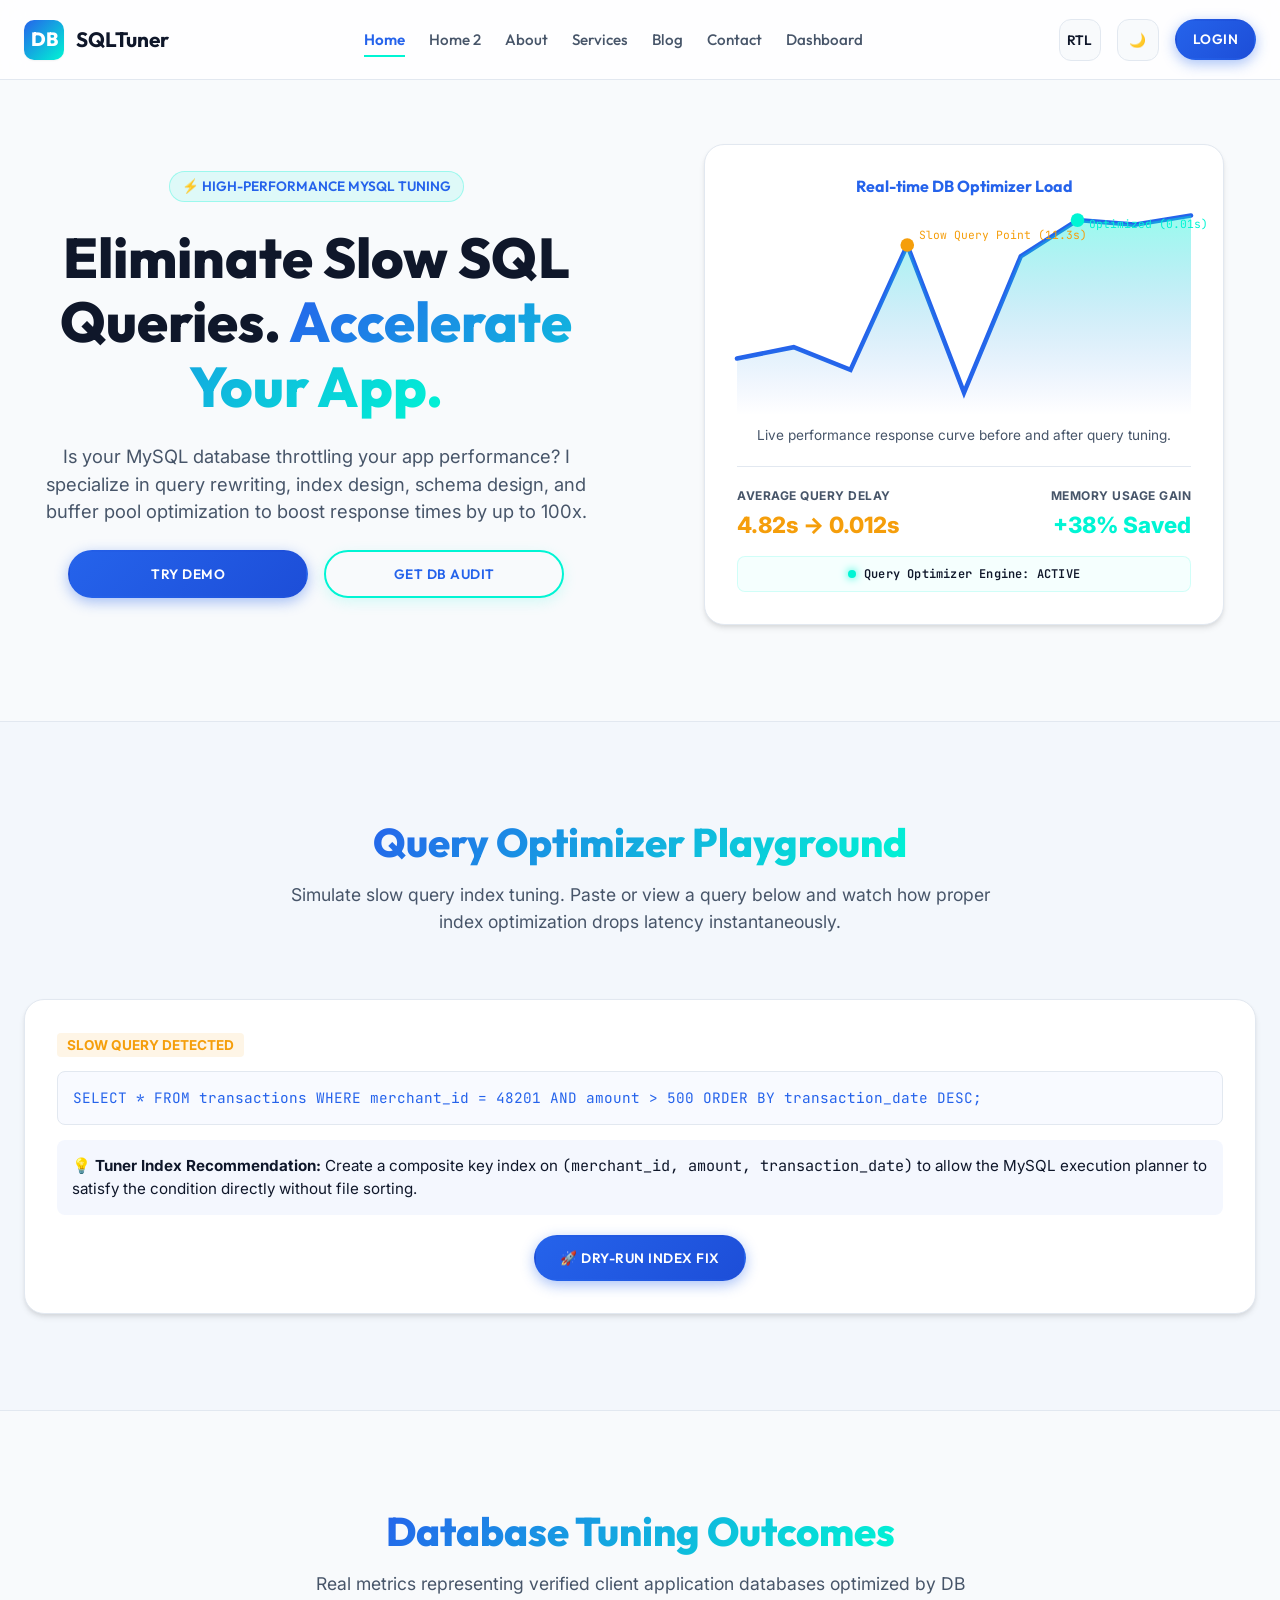
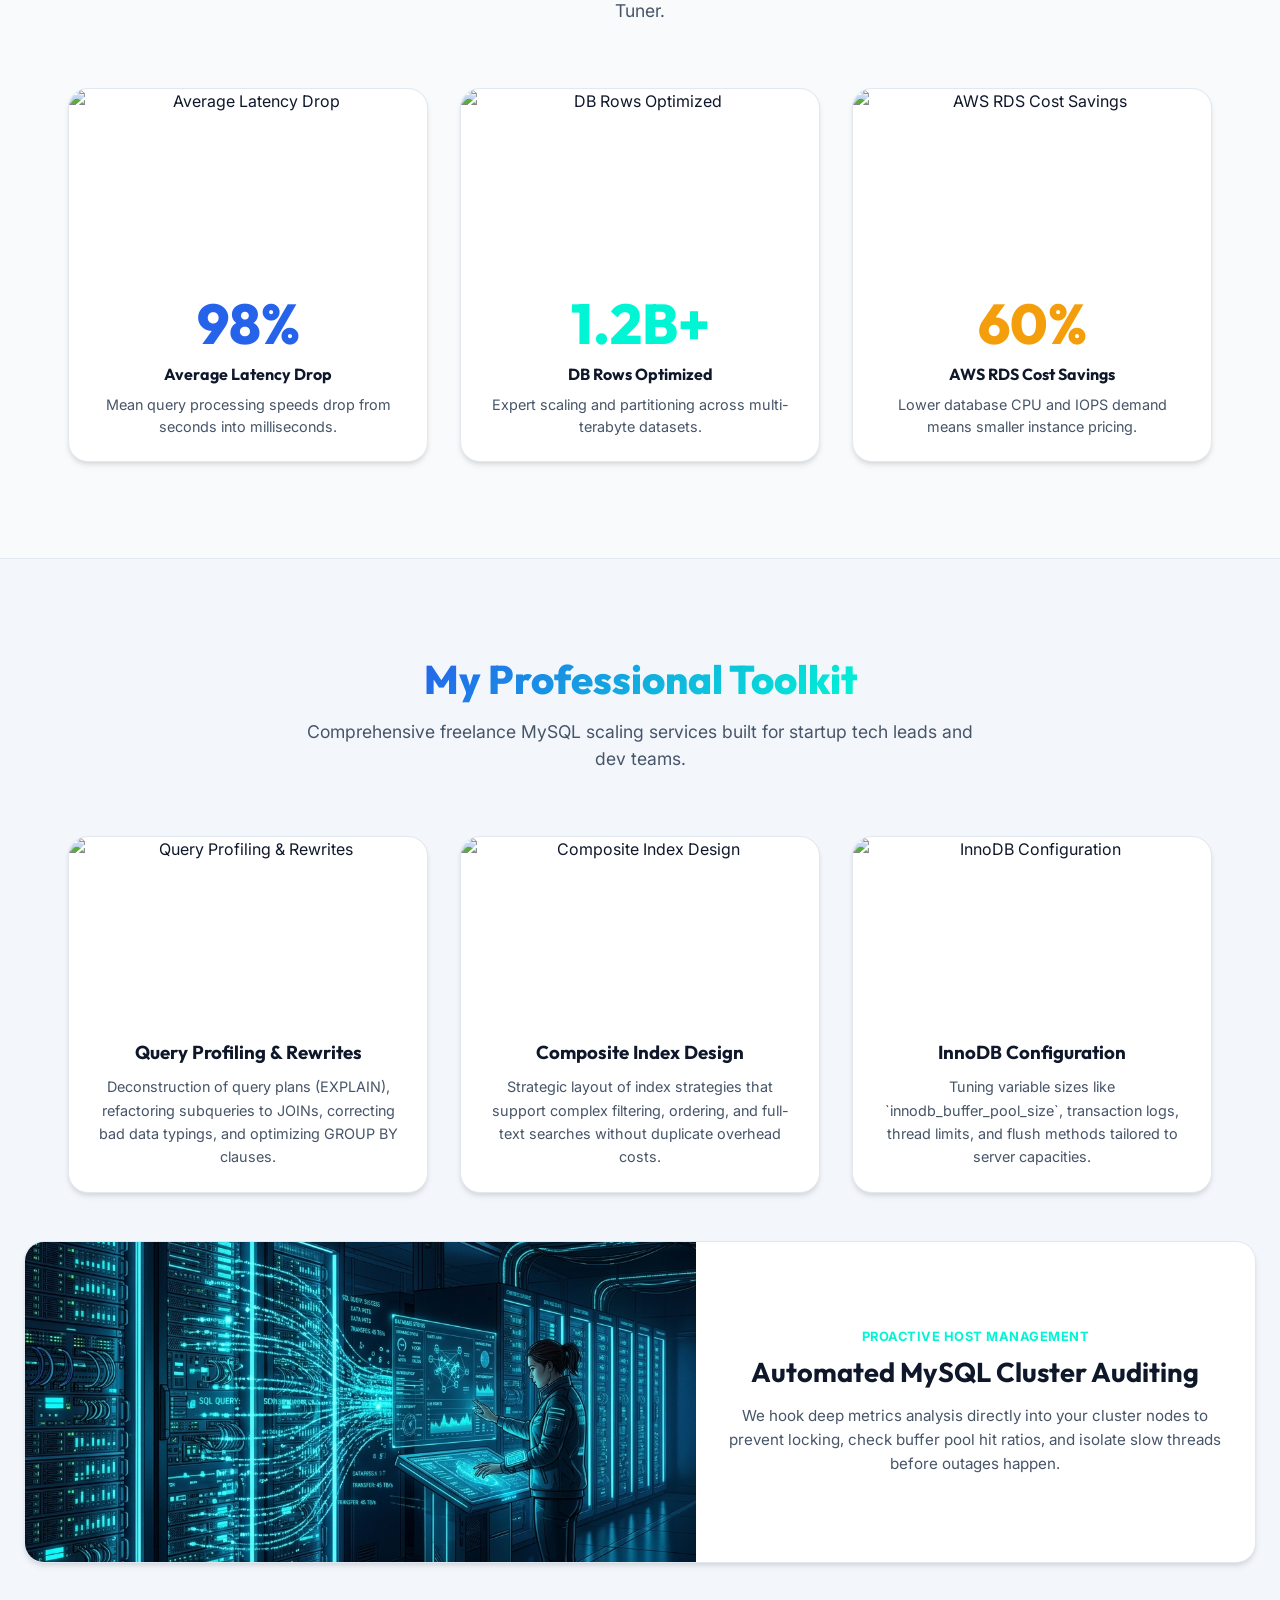
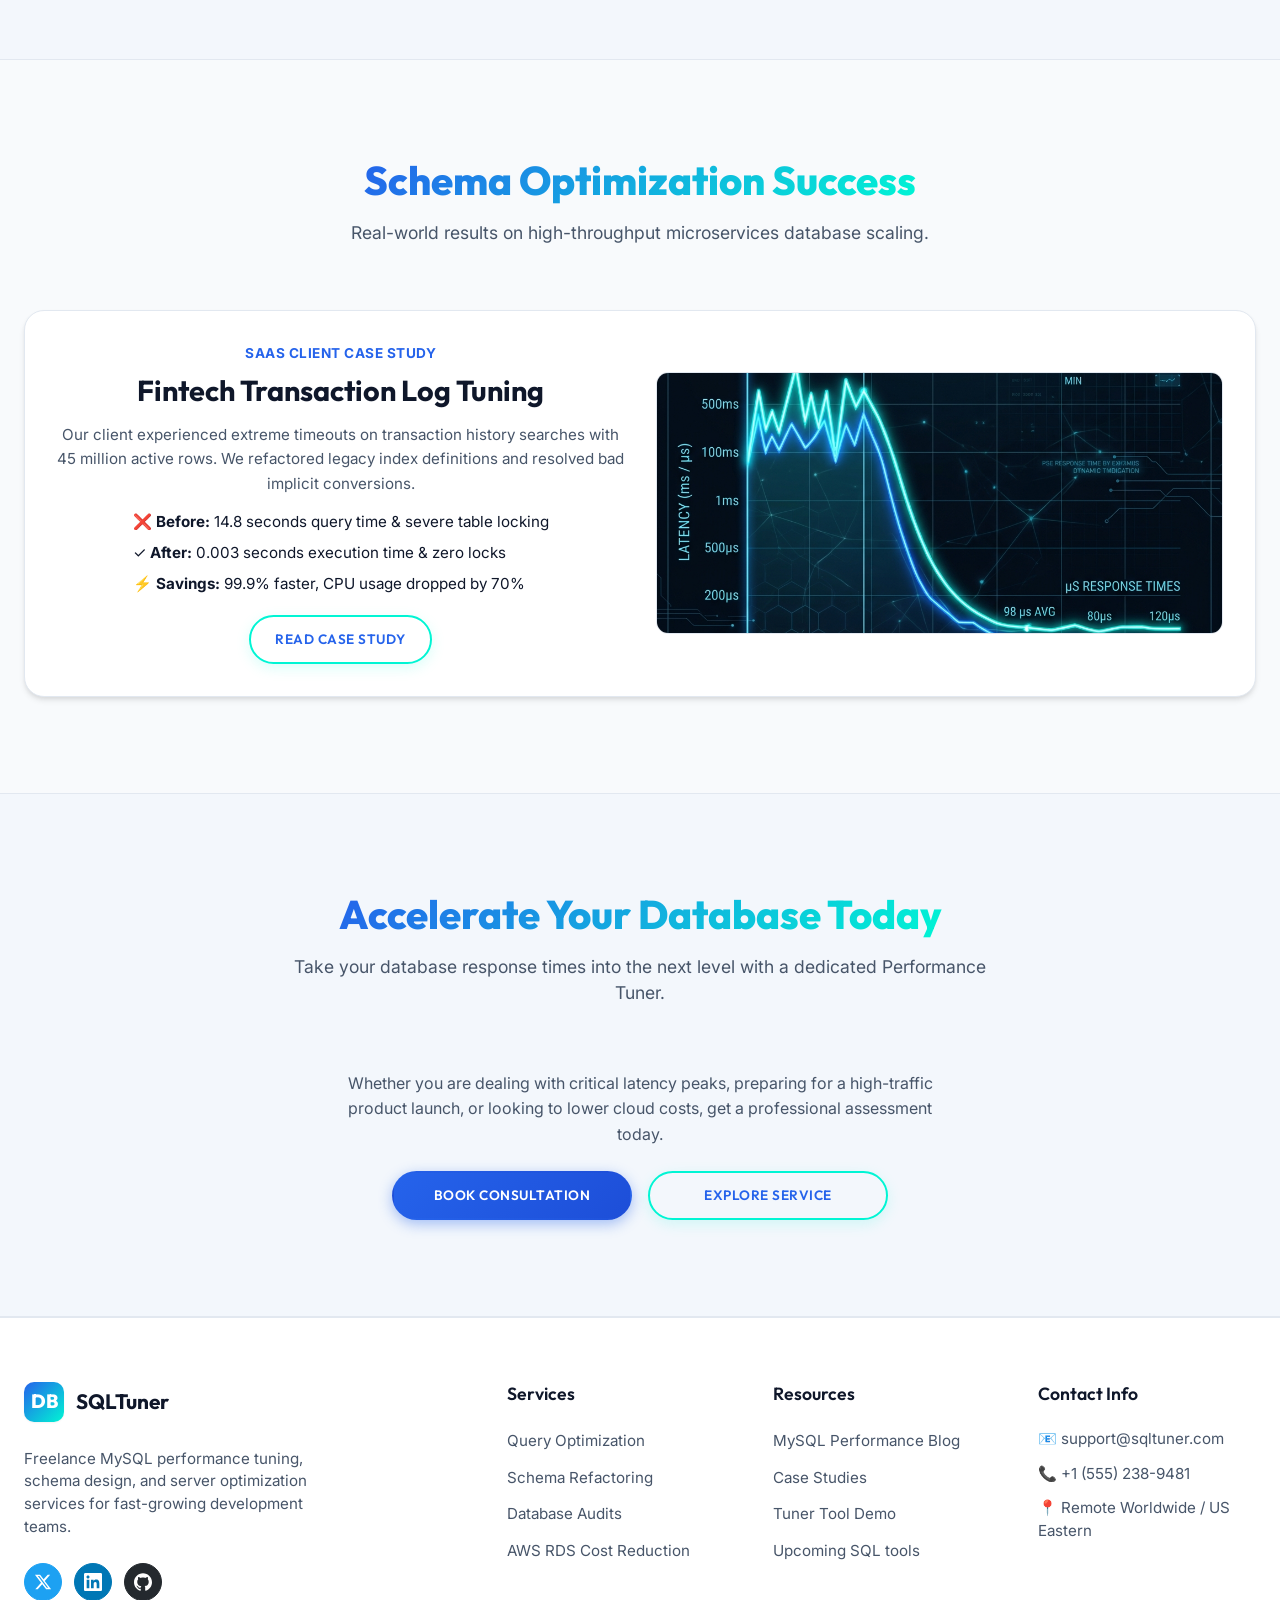
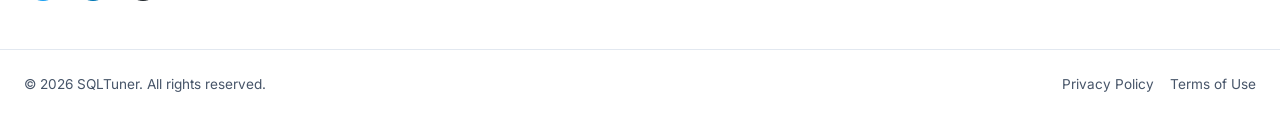
==== commit defc75f6: "U" ====
--- a/index.html
+++ b/index.html
@@ -51,36 +51,52 @@
   </header>
 
   <!-- SECTION 1: HERO SECTION -->
-  <section class="hero">
+  <section class="hero home-hero">
     <div class="container hero-grid">
       <div class="hero-content">
         <div class="hero-tag">⚡ HIGH-PERFORMANCE MYSQL TUNING</div>
         <h1 class="hero-title">Eliminate Slow SQL Queries. <span>Accelerate Your App.</span></h1>
         <p class="hero-description">Is your MySQL database throttling your app performance? I specialize in query rewriting, index design, schema design, and buffer pool optimization to boost response times by up to 100x.</p>
         <div class="hero-actions">
-          <a href="pages/dashboard.html" class="btn btn-primary">Try Demo Dashboard</a>
+          <a href="pages/dashboard.html" class="btn btn-primary">Try Demo</a>
           <a href="pages/contact.html" class="btn btn-secondary">Get DB Audit</a>
         </div>
       </div>
       <div class="hero-visual">
-        <div class="db-animation card-glass">
+        <div class="card-glass home-hero-card" style="text-align: center;">
           <h4 style="margin-bottom: 15px; color: var(--primary);">Real-time DB Optimizer Load</h4>
           <!-- Custom SVG for premium look -->
-          <svg viewBox="0 0 400 200" width="100%" height="auto" style="overflow: visible;">
+          <svg viewBox="0 0 400 180" width="100%" height="auto" style="overflow: visible;">
             <defs>
               <linearGradient id="chartGrad" x1="0" y1="0" x2="0" y2="1">
                 <stop offset="0%" stop-color="var(--secondary)" stop-opacity="0.4"/>
                 <stop offset="100%" stop-color="var(--primary)" stop-opacity="0"/>
               </linearGradient>
             </defs>
-            <path d="M0,150 L50,140 L100,160 L150,40 L200,180 L250,50 L300,10 L350,15 L400,5" fill="none" stroke="var(--primary)" stroke-width="4" stroke-linecap="round"/>
-            <path d="M0,150 L50,140 L100,160 L150,40 L200,180 L250,50 L300,10 L350,15 L400,5 L400,200 L0,200 Z" fill="url(#chartGrad)"/>
-            <circle cx="150" cy="40" r="6" fill="var(--accent)"/>
-            <circle cx="300" cy="10" r="6" fill="var(--secondary)"/>
-            <text x="160" y="35" fill="var(--accent)" font-size="10" font-family="'JetBrains Mono'">Slow Query Point (11.3s)</text>
-            <text x="310" y="20" fill="var(--secondary)" font-size="10" font-family="'JetBrains Mono'">Optimized (0.01s)</text>
+            <path d="M0,130 L50,120 L100,140 L150,30 L200,160 L250,40 L300,8 L350,12 L400,4" fill="none" stroke="var(--primary)" stroke-width="4" stroke-linecap="round"/>
+            <path d="M0,130 L50,120 L100,140 L150,30 L200,160 L250,40 L300,8 L350,12 L400,4 L400,180 L0,180 Z" fill="url(#chartGrad)"/>
+            <circle cx="150" cy="30" r="6" fill="var(--accent)"/>
+            <circle cx="300" cy="8" r="6" fill="var(--secondary)"/>
+            <text x="160" y="25" fill="var(--accent)" font-size="10" font-family="'JetBrains Mono'">Slow Query Point (11.3s)</text>
+            <text x="310" y="15" fill="var(--secondary)" font-size="10" font-family="'JetBrains Mono'">Optimized (0.01s)</text>
           </svg>
-          <p style="font-size: 0.85rem; color: var(--text-muted); margin-top: 15px;">Live performance response curve before and after query tuning.</p>
+          <p style="font-size: 0.85rem; color: var(--text-muted); margin-top: 10px;">Live performance response curve before and after query tuning.</p>
+          
+          <div style="display: flex; justify-content: space-between; gap: var(--space-4); width: 100%; margin-top: 20px; border-top: 1px solid var(--border-color); padding-top: 15px; flex-wrap: wrap;">
+            <div style="text-align: left; flex: 1; min-width: 140px;">
+              <span style="font-size: 0.75rem; text-transform: uppercase; color: var(--text-muted); font-weight: 700; letter-spacing: 0.5px;">Average Query Delay</span>
+              <div style="font-size: 1.4rem; font-weight: 800; color: var(--accent); margin-top: 2px;">4.82s → 0.012s</div>
+            </div>
+            <div style="text-align: right; flex: 1; min-width: 140px;">
+              <span style="font-size: 0.75rem; text-transform: uppercase; color: var(--text-muted); font-weight: 700; letter-spacing: 0.5px;">Memory Usage Gain</span>
+              <div style="font-size: 1.4rem; font-weight: 800; color: var(--secondary); margin-top: 2px;">+38% Saved</div>
+            </div>
+          </div>
+          
+          <div style="display: flex; align-items: center; gap: 8px; margin-top: 15px; background: rgba(0, 245, 212, 0.04); border: 1px solid rgba(0, 245, 212, 0.15); padding: 8px 16px; border-radius: 8px; width: 100%; justify-content: center;">
+            <span style="width: 8px; height: 8px; background: var(--secondary); border-radius: 50%; box-shadow: 0 0 8px var(--secondary); display: inline-block;"></span>
+            <span style="font-size: 0.75rem; font-family: 'JetBrains Mono', monospace; color: var(--text-main); font-weight: 600; letter-spacing: 0.2px;">Query Optimizer Engine: ACTIVE</span>
+          </div>
         </div>
       </div>
     </div>
@@ -93,7 +109,7 @@
         <h2 class="section-title">Query Optimizer Playground</h2>
         <p class="section-subtitle">Simulate slow query index tuning. Paste or view a query below and watch how proper index optimization drops latency instantaneously.</p>
       </div>
-      <div class="card-glass" style="max-width: 800px; margin: 0 auto; padding: var(--space-8); text-align: left; align-items: stretch;">
+      <div class="card-glass query-playground-card" style="padding: var(--space-8); text-align: left; align-items: stretch;">
         <div style="margin-bottom: 15px;">
           <span style="font-size: 0.85rem; color: var(--accent); font-weight: 700; background: rgba(245, 158, 11, 0.1); padding: 4px 10px; border-radius: 4px;">SLOW QUERY DETECTED</span>
         </div>
@@ -119,21 +135,30 @@
         <h2 class="section-title">Database Tuning Outcomes</h2>
         <p class="section-subtitle">Real metrics representing verified client application databases optimized by DB Tuner.</p>
       </div>
-      <div style="display: grid; grid-template-columns: repeat(auto-fit, minmax(250px, 1fr)); gap: var(--space-8);">
-        <div class="card-glass">
-          <div style="font-size: 3.5rem; font-weight: 800; color: var(--primary); font-family: 'Outfit';">98%</div>
-          <h4 style="margin-bottom: 10px;">Average Latency Drop</h4>
-          <p style="font-size: 0.9rem; color: var(--text-muted);">Mean query processing speeds drop from seconds into milliseconds.</p>
-        </div>
-        <div class="card-glass">
-          <div style="font-size: 3.5rem; font-weight: 800; color: var(--secondary); font-family: 'Outfit';">1.2B+</div>
-          <h4 style="margin-bottom: 10px;">DB Rows Optimized</h4>
-          <p style="font-size: 0.9rem; color: var(--text-muted);">Expert scaling and partitioning across multi-terabyte datasets.</p>
-        </div>
-        <div class="card-glass">
-          <div style="font-size: 3.5rem; font-weight: 800; color: var(--accent); font-family: 'Outfit';">60%</div>
-          <h4 style="margin-bottom: 10px;">AWS RDS Cost Savings</h4>
-          <p style="font-size: 0.9rem; color: var(--text-muted);">Lower database CPU and IOPS demand means smaller instance pricing.</p>
+      <div class="card-grid">
+        <div class="card-glass" style="padding: 0; overflow: hidden; display: flex; flex-direction: column; text-align: center;">
+          <img src="https://techdocs.broadcom.com/content/dam/broadcom/techdocs/us/en/dita/carbon-black/carbon-black-app-control/carbon-black-app-control-sql-server-configuration-guide/images/GUID-2B3C4B9C-86A5-4154-918C-C62F391E81A8-en.png" alt="Average Latency Drop" style="width: 100%; height: 180px; object-fit: cover; display: block;">
+          <div style="padding: var(--space-6); flex: 1; display: flex; flex-direction: column; justify-content: center; align-items: center;">
+            <div style="font-size: 3.5rem; font-weight: 800; color: var(--primary); font-family: 'Outfit'; line-height: 1.1; margin-bottom: 10px;">98%</div>
+            <h4 style="margin-bottom: 10px;">Average Latency Drop</h4>
+            <p style="font-size: 0.9rem; color: var(--text-muted);">Mean query processing speeds drop from seconds into milliseconds.</p>
+          </div>
+        </div>
+        <div class="card-glass" style="padding: 0; overflow: hidden; display: flex; flex-direction: column; text-align: center;">
+          <img src="https://www.developernation.net/static/6dbbc6f87652b1156658e015f40f652f/09ca8/12-Ways-to-Optimize-SQL-Queries_-scaled.jpg" alt="DB Rows Optimized" style="width: 100%; height: 180px; object-fit: cover; display: block;">
+          <div style="padding: var(--space-6); flex: 1; display: flex; flex-direction: column; justify-content: center; align-items: center;">
+            <div style="font-size: 3.5rem; font-weight: 800; color: var(--secondary); font-family: 'Outfit'; line-height: 1.1; margin-bottom: 10px;">1.2B+</div>
+            <h4 style="margin-bottom: 10px;">DB Rows Optimized</h4>
+            <p style="font-size: 0.9rem; color: var(--text-muted);">Expert scaling and partitioning across multi-terabyte datasets.</p>
+          </div>
+        </div>
+        <div class="card-glass" style="padding: 0; overflow: hidden; display: flex; flex-direction: column; text-align: center;">
+          <img src="https://d1.awsstatic.com/onedam/marketing-channels/website/aws/en_US/cloud-data-migration/approved/images/What-is-Amazon-RDS-thumbanil.cba22999a40e8e94b2ac2dc1920ba8f8f43ca77f.jpg" alt="AWS RDS Cost Savings" style="width: 100%; height: 180px; object-fit: cover; display: block;">
+          <div style="padding: var(--space-6); flex: 1; display: flex; flex-direction: column; justify-content: center; align-items: center;">
+            <div style="font-size: 3.5rem; font-weight: 800; color: var(--accent); font-family: 'Outfit'; line-height: 1.1; margin-bottom: 10px;">60%</div>
+            <h4 style="margin-bottom: 10px;">AWS RDS Cost Savings</h4>
+            <p style="font-size: 0.9rem; color: var(--text-muted);">Lower database CPU and IOPS demand means smaller instance pricing.</p>
+          </div>
         </div>
       </div>
     </div>
@@ -146,29 +171,35 @@
         <h2 class="section-title">My Professional Toolkit</h2>
         <p class="section-subtitle">Comprehensive freelance MySQL scaling services built for startup tech leads and dev teams.</p>
       </div>
-      <div style="display: grid; grid-template-columns: repeat(auto-fit, minmax(300px, 1fr)); gap: var(--space-8);">
-        <div class="card-glass">
-          <div style="font-size: 2.5rem; margin-bottom: 15px;">🔍</div>
-          <h3 style="margin-bottom: 12px;">Query Profiling & Rewrites</h3>
-          <p style="font-size: 0.9rem; color: var(--text-muted); line-height: 1.6;">Deconstruction of query plans (EXPLAIN), refactoring subqueries to JOINs, correcting bad data typings, and optimizing GROUP BY clauses.</p>
-        </div>
-        <div class="card-glass">
-          <div style="font-size: 2.5rem; margin-bottom: 15px;">⚡</div>
-          <h3 style="margin-bottom: 12px;">Composite Index Design</h3>
-          <p style="font-size: 0.9rem; color: var(--text-muted); line-height: 1.6;">Strategic layout of index strategies that support complex filtering, ordering, and full-text searches without duplicate overhead costs.</p>
-        </div>
-        <div class="card-glass">
-          <div style="font-size: 2.5rem; margin-bottom: 15px;">⚙️</div>
-          <h3 style="margin-bottom: 12px;">InnoDB Configuration</h3>
-          <p style="font-size: 0.9rem; color: var(--text-muted); line-height: 1.6;">Tuning variable sizes like `innodb_buffer_pool_size`, transaction logs, thread limits, and flush methods tailored to server capacities.</p>
+      <div class="card-grid">
+        <div class="card-glass" style="padding: 0; overflow: hidden; display: flex; flex-direction: column; text-align: center;">
+          <img src="https://www.txminds.com/wp-content/uploads/2026/01/Key-Principles-for-Effective-SQL-Query-Optimization.webp" alt="Query Profiling & Rewrites" style="width: 100%; height: 180px; object-fit: cover; display: block;">
+          <div style="padding: var(--space-6); flex: 1; display: flex; flex-direction: column; justify-content: center; align-items: center;">
+            <h3 style="margin-bottom: 12px;">Query Profiling & Rewrites</h3>
+            <p style="font-size: 0.9rem; color: var(--text-muted); line-height: 1.6;">Deconstruction of query plans (EXPLAIN), refactoring subqueries to JOINs, correcting bad data typings, and optimizing GROUP BY clauses.</p>
+          </div>
+        </div>
+        <div class="card-glass" style="padding: 0; overflow: hidden; display: flex; flex-direction: column; text-align: center;">
+          <img src="https://d1jnx9ba8s6j9r.cloudfront.net/blog/wp-content/uploads/2019/10/Index-in-SQL.jpg" alt="Composite Index Design" style="width: 100%; height: 180px; object-fit: cover; display: block;">
+          <div style="padding: var(--space-6); flex: 1; display: flex; flex-direction: column; justify-content: center; align-items: center;">
+            <h3 style="margin-bottom: 12px;">Composite Index Design</h3>
+            <p style="font-size: 0.9rem; color: var(--text-muted); line-height: 1.6;">Strategic layout of index strategies that support complex filtering, ordering, and full-text searches without duplicate overhead costs.</p>
+          </div>
+        </div>
+        <div class="card-glass" style="padding: 0; overflow: hidden; display: flex; flex-direction: column; text-align: center;">
+          <img src="https://www.percona.com/wp-content/uploads/2026/03/Blank-Flowchart-New-Page-3.jpeg" alt="InnoDB Configuration" style="width: 100%; height: 180px; object-fit: cover; display: block;">
+          <div style="padding: var(--space-6); flex: 1; display: flex; flex-direction: column; justify-content: center; align-items: center;">
+            <h3 style="margin-bottom: 12px;">InnoDB Configuration</h3>
+            <p style="font-size: 0.9rem; color: var(--text-muted); line-height: 1.6;">Tuning variable sizes like `innodb_buffer_pool_size`, transaction logs, thread limits, and flush methods tailored to server capacities.</p>
+          </div>
         </div>
       </div>
 
       <!-- Added image visual for Section 4 -->
-      <div class="card-glass" style="margin-top: var(--space-12); max-width: 1000px; margin-left: auto; margin-right: auto; padding: 0; overflow: hidden; border-radius: var(--border-radius-lg); display: block;">
-        <div style="display: grid; grid-template-columns: 1.2fr 1fr; align-items: center; width: 100%;">
+      <div class="card-glass" style="margin-top: var(--space-12); width: 100%; padding: 0; overflow: hidden; border-radius: var(--border-radius-lg); display: block;">
+        <div class="responsive-grid-12-10" style="align-items: center; width: 100%;">
           <img src="assets/images/database_server_cluster.png" alt="Database Server Clusters" style="width: 100%; height: 320px; object-fit: cover; display: block; border: 0;">
-          <div style="padding: var(--space-8); text-align: left;">
+          <div style="padding: var(--space-8); text-align: center; display: flex; flex-direction: column; align-items: center;">
             <span style="color: var(--secondary); font-weight: 700; font-size: 0.8rem; text-transform: uppercase; letter-spacing: 0.5px;">PROACTIVE HOST MANAGEMENT</span>
             <h3 style="margin-top: 10px; margin-bottom: 15px; font-size: 1.7rem;">Automated MySQL Cluster Auditing</h3>
             <p style="font-size: 0.95rem; color: var(--text-muted); line-height: 1.6;">We hook deep metrics analysis directly into your cluster nodes to prevent locking, check buffer pool hit ratios, and isolate slow threads before outages happen.</p>
@@ -185,20 +216,22 @@
         <h2 class="section-title">Schema Optimization Success</h2>
         <p class="section-subtitle">Real-world results on high-throughput microservices database scaling.</p>
       </div>
-      <div class="card-glass" style="max-width: 900px; margin: 0 auto; display: grid; grid-template-columns: 1fr 1fr; gap: var(--space-8); padding: var(--space-8); text-align: left; align-items: center;">
-        <div>
-          <span style="color: var(--primary); font-weight: 700; font-size: 0.85rem; text-transform: uppercase;">SAAS CLIENT CASE STUDY</span>
-          <h3 style="margin: 10px 0 15px 0; font-size: 1.8rem;">Fintech Transaction Log Tuning</h3>
-          <p style="color: var(--text-muted); font-size: 0.95rem; margin-bottom: 15px; line-height: 1.6;">Our client experienced extreme timeouts on transaction history searches with 45 million active rows. We refactored legacy index definitions and resolved bad implicit conversions.</p>
-          <ul style="list-style: none; display: flex; flex-direction: column; gap: 8px; font-size: 0.9rem; margin-bottom: 20px;">
-            <li>❌ <strong>Before:</strong> 14.8 seconds query time & severe table locking</li>
-            <li>✓ <strong>After:</strong> 0.003 seconds execution time & zero locks</li>
-            <li>⚡ <strong>Savings:</strong> 99.9% faster, CPU usage dropped by 70%</li>
-          </ul>
-          <a href="pages/about.html" class="btn btn-secondary">Read Case Study</a>
-        </div>
-        <div style="background: var(--bg-main); border: 1px solid var(--border-color); border-radius: var(--border-radius); overflow: hidden; padding: 0;">
-          <img src="assets/images/mysql_performance_chart.png" alt="MySQL Optimization Chart" style="width: 100%; height: 260px; object-fit: cover; display: block; border: 0;">
+      <div class="card-glass" style="width: 100%; padding: var(--space-8); overflow: hidden;">
+        <div class="responsive-grid-2" style="align-items: center; width: 100%;">
+          <div style="text-align: center; display: flex; flex-direction: column; align-items: center;">
+            <span style="color: var(--primary); font-weight: 700; font-size: 0.85rem; text-transform: uppercase; letter-spacing: 0.5px;">SAAS CLIENT CASE STUDY</span>
+            <h3 style="margin: 10px 0 15px 0; font-size: 1.8rem;">Fintech Transaction Log Tuning</h3>
+            <p style="color: var(--text-muted); font-size: 0.95rem; margin-bottom: 15px; line-height: 1.6;">Our client experienced extreme timeouts on transaction history searches with 45 million active rows. We refactored legacy index definitions and resolved bad implicit conversions.</p>
+            <ul style="list-style: none; display: flex; flex-direction: column; gap: 8px; font-size: 0.95rem; margin: 0 auto 20px auto; text-align: left; align-items: flex-start; max-width: fit-content; padding: 0;">
+              <li>❌ <strong>Before:</strong> 14.8 seconds query time & severe table locking</li>
+              <li>✓ <strong>After:</strong> 0.003 seconds execution time & zero locks</li>
+              <li>⚡ <strong>Savings:</strong> 99.9% faster, CPU usage dropped by 70%</li>
+            </ul>
+            <a href="pages/about.html" class="btn btn-secondary" style="margin: 0 auto; align-self: center;">Read Case Study</a>
+          </div>
+          <div style="background: var(--bg-main); border: 1px solid var(--border-color); border-radius: var(--border-radius); overflow: hidden; padding: 0;">
+            <img src="assets/images/mysql_performance_chart.png" alt="MySQL Optimization Chart" style="width: 100%; height: 260px; object-fit: cover; display: block; border: 0;">
+          </div>
         </div>
       </div>
     </div>
@@ -213,9 +246,9 @@
       </div>
       <div style="max-width: 600px; margin: 0 auto; display: flex; flex-direction: column; gap: var(--space-6); align-items: center;">
         <p style="color: var(--text-muted); line-height: 1.6;">Whether you are dealing with critical latency peaks, preparing for a high-traffic product launch, or looking to lower cloud costs, get a professional assessment today.</p>
-        <div style="display: flex; gap: var(--space-4);">
+        <div class="two-buttons">
           <a href="pages/contact.html" class="btn btn-primary">Book Consultation</a>
-          <a href="pages/services.html" class="btn btn-secondary">Explore Service Plans</a>
+          <a href="pages/services.html" class="btn btn-secondary">Explore Service</a>
         </div>
       </div>
     </div>
--- a/assets/css/style.css
+++ b/assets/css/style.css
@@ -32,6 +32,7 @@
   --space-4: 16px;
   --space-6: 24px;
   --space-8: 32px;
+  --space-10: 40px;
   --space-12: 48px;
   --space-16: 64px;
   --space-24: 96px;
@@ -602,6 +603,37 @@
 .form-control:focus {
   border-color: var(--primary);
   box-shadow: 0 0 0 3px rgba(37, 99, 235, 0.15);
+}
+
+/* Password Toggle Support */
+.password-input-wrapper {
+  position: relative;
+  width: 100%;
+}
+
+.password-toggle {
+  position: absolute;
+  right: var(--space-4);
+  top: 50%;
+  transform: translateY(-50%);
+  background: none;
+  border: none;
+  padding: 0;
+  cursor: pointer;
+  color: var(--text-muted);
+  display: flex;
+  align-items: center;
+  justify-content: center;
+  transition: color var(--transition-fast);
+  z-index: 10;
+}
+
+.password-toggle:hover {
+  color: var(--primary);
+}
+
+.form-control.has-toggle {
+  padding-right: calc(var(--space-10) + var(--space-2));
 }
 
 /* Form validation validation state styles */
@@ -908,11 +940,21 @@
   }
 }
 
-/* Mobile Small specific adjustment */
+/* Mobile Small specific adjustment for Auth Pages */
 @media (max-width: 480px) {
+  .auth-wrapper {
+    flex-direction: column;
+    padding: var(--space-12) var(--space-6);
+    justify-content: center;
+  }
   .auth-header-controls {
-    top: var(--space-4);
-    right: var(--space-4);
+    position: relative;
+    top: auto;
+    right: auto;
+    margin-bottom: var(--space-6);
+    width: 100%;
+    max-width: 440px;
+    justify-content: flex-end;
   }
 }
 
@@ -922,3 +964,335 @@
     position: static;
   }
 }
+
+/* --- USER DESIGN CUSTOMIZATIONS --- */
+
+/* 1. Grid card alignment: center-aligned cards for 1 card, 2 cards, or more at 768px, 1024px, 1440px */
+.card-grid {
+  display: flex;
+  flex-wrap: wrap;
+  gap: var(--space-8);
+  justify-content: center;
+  align-items: stretch;
+  width: 100%;
+}
+
+.card-grid > .card-glass, .card-grid > .card {
+  flex: 1 1 300px;
+  max-width: 380px;
+  width: 100%;
+  box-sizing: border-box;
+}
+
+/* Specific viewport adjustments for card centering */
+@media (min-width: 768px) and (max-width: 1023px) {
+  .card-grid {
+    justify-content: center !important;
+  }
+  .card-grid > .card-glass, .card-grid > .card {
+    flex: 0 1 calc(50% - var(--space-4)) !important;
+    max-width: 360px !important;
+  }
+}
+
+@media (min-width: 1024px) and (max-width: 1439px) {
+  .card-grid {
+    justify-content: center !important;
+  }
+  .card-grid > .card-glass, .card-grid > .card {
+    flex: 0 1 calc(33.333% - var(--space-6)) !important;
+    max-width: 360px !important;
+  }
+}
+
+@media (min-width: 1440px) {
+  .card-grid {
+    justify-content: center !important;
+  }
+  .card-grid > .card-glass, .card-grid > .card {
+    flex: 0 1 360px !important;
+  }
+}
+
+/* 2. Equal size and centered alignment for groups of two buttons inside any section */
+.hero-actions, .two-buttons {
+  display: flex !important;
+  justify-content: center !important;
+  align-items: center !important;
+  gap: var(--space-4) !important;
+  width: 100% !important;
+  max-width: 520px !important;
+  margin-left: auto !important;
+  margin-right: auto !important;
+}
+
+.hero-actions .btn, .two-buttons .btn {
+  flex: 1 !important;
+  min-width: 180px !important;
+  max-width: 240px !important;
+  width: 100% !important;
+  text-align: center !important;
+  justify-content: center !important;
+  box-sizing: border-box !important;
+}
+
+/* 3. Home and Home 2 hero section left side content alignment & right side card size increase at 1440px */
+.home-hero .hero-content {
+  text-align: center !important;
+  align-items: center !important;
+}
+
+@media (min-width: 1440px) {
+  .home-hero .hero-visual .card-glass,
+  .home-hero .hero-visual .db-animation {
+    max-width: 580px !important;
+    width: 100% !important;
+    padding: var(--space-10) !important;
+  }
+}
+
+/* 4. About, Services, Blog, Contact hero section centering */
+.hero-center-layout .hero-grid {
+  grid-template-columns: 1fr !important;
+  text-align: center !important;
+  justify-items: center !important;
+}
+
+.hero-center-layout .hero-content {
+  align-items: center !important;
+  max-width: 800px !important;
+  margin: 0 auto !important;
+}
+
+.hero-center-layout .hero-description {
+  margin-left: auto !important;
+  margin-right: auto !important;
+}
+
+.home-hero .hero-tag, .hero-center-layout .hero-tag {
+  align-self: center !important;
+}
+
+/* 5. Dashboard Tab Switcher Visibility Styles */
+.dashboard-tab-content {
+  display: none !important;
+  animation: fadeIn 0.4s ease-in-out !important;
+}
+
+.dashboard-tab-content.active {
+  display: block !important;
+}
+
+/* 6. Mobile Small (480px / 360px) Overflows and Scalings */
+@media (max-width: 480px) {
+  .hero-actions, .two-buttons {
+    flex-direction: column !important;
+    gap: var(--space-3) !important;
+    width: 100% !important;
+    max-width: 100% !important;
+  }
+  .hero-actions .btn, .two-buttons .btn {
+    width: 100% !important;
+    min-width: 100% !important;
+    max-width: 100% !important;
+  }
+  .hero-title {
+    font-size: 2.2rem !important;
+  }
+  .hero-description {
+    font-size: 0.95rem !important;
+  }
+}
+
+@media (max-width: 360px) {
+  .hero-title {
+    font-size: 1.85rem !important;
+  }
+  .hero-tag {
+    font-size: 0.75rem !important;
+  }
+  .hero {
+    padding-top: calc(var(--header-height) + var(--space-8)) !important;
+    padding-bottom: var(--space-12) !important;
+  }
+}
+
+/* 7. Home and Home 2 Hero Visualization Card Size Expansion */
+.home-hero-card, .home-2-hero-card {
+  width: 100% !important;
+  max-width: 520px !important;
+  min-height: 420px !important;
+  padding: var(--space-8) !important;
+  display: flex !important;
+  flex-direction: column !important;
+  justify-content: center !important;
+  align-items: center !important;
+  box-sizing: border-box !important;
+}
+
+@media (min-width: 1440px) {
+  .container {
+    max-width: 1400px !important;
+  }
+  html {
+    font-size: 17.5px !important;
+  }
+  .home-hero-card, .home-2-hero-card {
+    max-width: 620px !important;
+    min-height: 480px !important;
+    padding: var(--space-10) !important;
+  }
+}
+
+
+/* 8. Footer Tablet 2x2 Grid Layout around 768px (600px to 991px) */
+@media (min-width: 600px) and (max-width: 991px) {
+  .footer-grid {
+    grid-template-columns: 1fr 1fr !important;
+    gap: var(--space-8) !important;
+  }
+}
+
+/* 9. Responsive Dual-Column Media Query Support */
+.responsive-grid-2 {
+  display: grid !important;
+  grid-template-columns: 1fr 1fr !important;
+  gap: var(--space-8) !important;
+}
+
+.responsive-grid-12-10 {
+  display: grid !important;
+  grid-template-columns: 1.2fr 1fr !important;
+  gap: 0 !important;
+}
+
+@media (max-width: 991px) {
+  .responsive-grid-2, .responsive-grid-12-10 {
+    grid-template-columns: 1fr !important;
+    gap: var(--space-6) !important;
+  }
+}
+
+@media (max-width: 480px) {
+  .responsive-grid-2 img, .responsive-grid-12-10 img {
+    height: 200px !important;
+  }
+}
+
+/* 10. Query Optimizer Playground Sizing & Scrollbar Optimization */
+.query-playground-card {
+  width: 100% !important;
+}
+
+@media (min-width: 1440px) {
+  .query-playground-card pre {
+    overflow-x: visible !important;
+    white-space: pre-wrap !important;
+  }
+}
+
+/* 11. Timeline Responsiveness (Optimization Journey & History) */
+.timeline-row {
+  display: flex !important;
+  justify-content: space-between !important;
+  align-items: center !important;
+  width: 100% !important;
+  position: relative !important;
+  z-index: 2 !important;
+  flex-direction: row !important;
+  gap: 20px !important;
+}
+
+.timeline-card {
+  width: 45% !important;
+}
+
+.timeline-empty {
+  width: 45% !important;
+  display: block !important;
+}
+
+.timeline-line {
+  position: absolute !important;
+  top: 0 !important;
+  bottom: 0 !important;
+  left: 50% !important;
+  width: 2px !important;
+  background: var(--border-color) !important;
+  transform: translateX(-50%) !important;
+  z-index: 1 !important;
+}
+
+@media (max-width: 768px) {
+  .timeline-line {
+    display: none !important;
+  }
+  .timeline-row {
+    flex-direction: column !important;
+    align-items: stretch !important;
+    gap: var(--space-6) !important;
+  }
+  .timeline-card {
+    width: 100% !important;
+  }
+  .timeline-empty {
+    display: none !important;
+  }
+}
+
+/* 12. Consultant Card Grid Layout (768px, 1024px, 1440px) */
+.consultant-card {
+  width: 100% !important;
+  padding: var(--space-8) !important;
+  display: grid !important;
+  grid-template-columns: 1.5fr 1fr !important;
+  align-items: center !important;
+  gap: var(--space-8) !important;
+}
+
+.consultant-card-content {
+  text-align: center !important;
+  display: flex !important;
+  flex-direction: column !important;
+  justify-content: center !important;
+  align-items: center !important;
+  max-width: fit-content !important;
+  margin: 0 auto !important;
+}
+
+.consultant-card-image-wrap {
+  display: flex !important;
+  justify-content: center !important;
+  align-items: center !important;
+}
+
+.consultant-card img {
+  width: 220px !important;
+  height: 220px !important;
+  border-radius: var(--border-radius-lg) !important;
+  object-fit: cover !important;
+  border: 2px solid var(--primary) !important;
+  box-shadow: var(--shadow-glow) !important;
+}
+
+@media (max-width: 767px) {
+  .consultant-card {
+    grid-template-columns: 1fr !important;
+    gap: var(--space-6) !important;
+    text-align: center !important;
+  }
+  .consultant-card-content {
+    align-items: center !important;
+    text-align: center !important;
+  }
+}
+
+
+
+
+
+
+
+
+
+
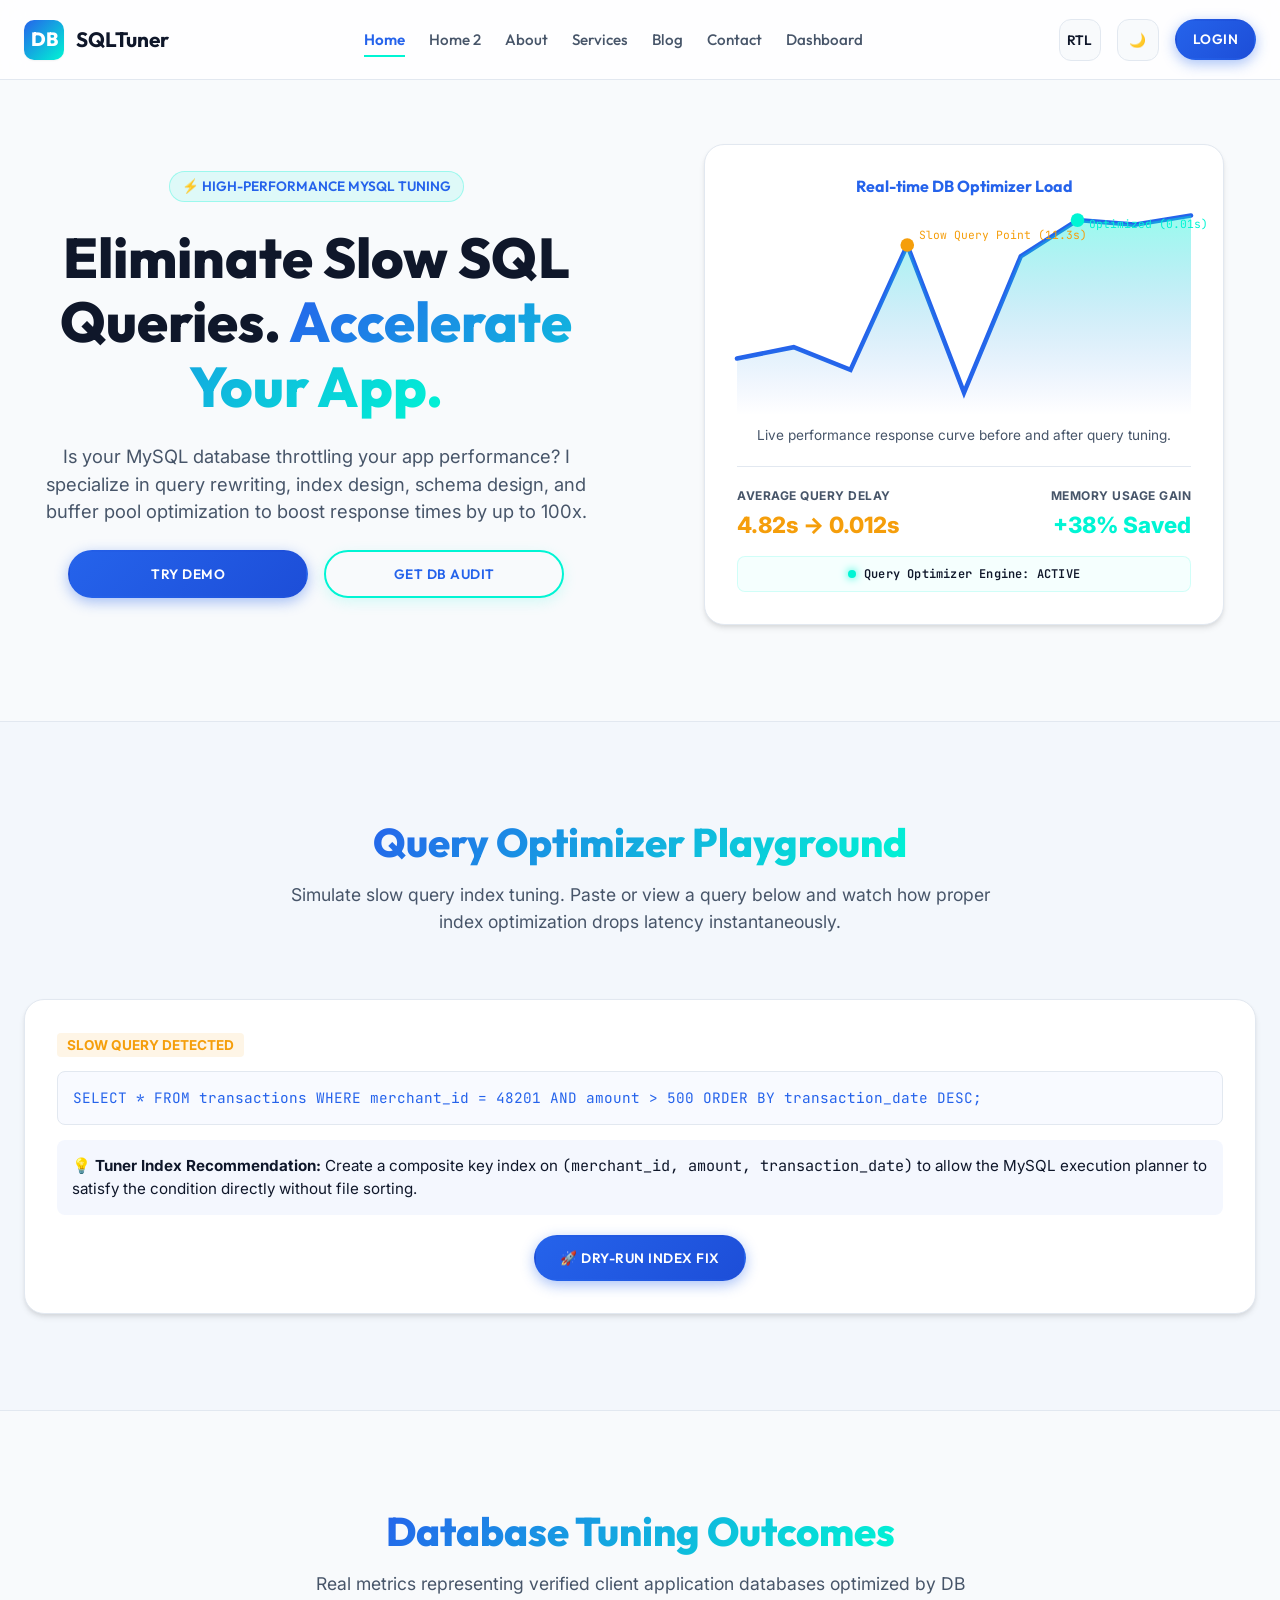
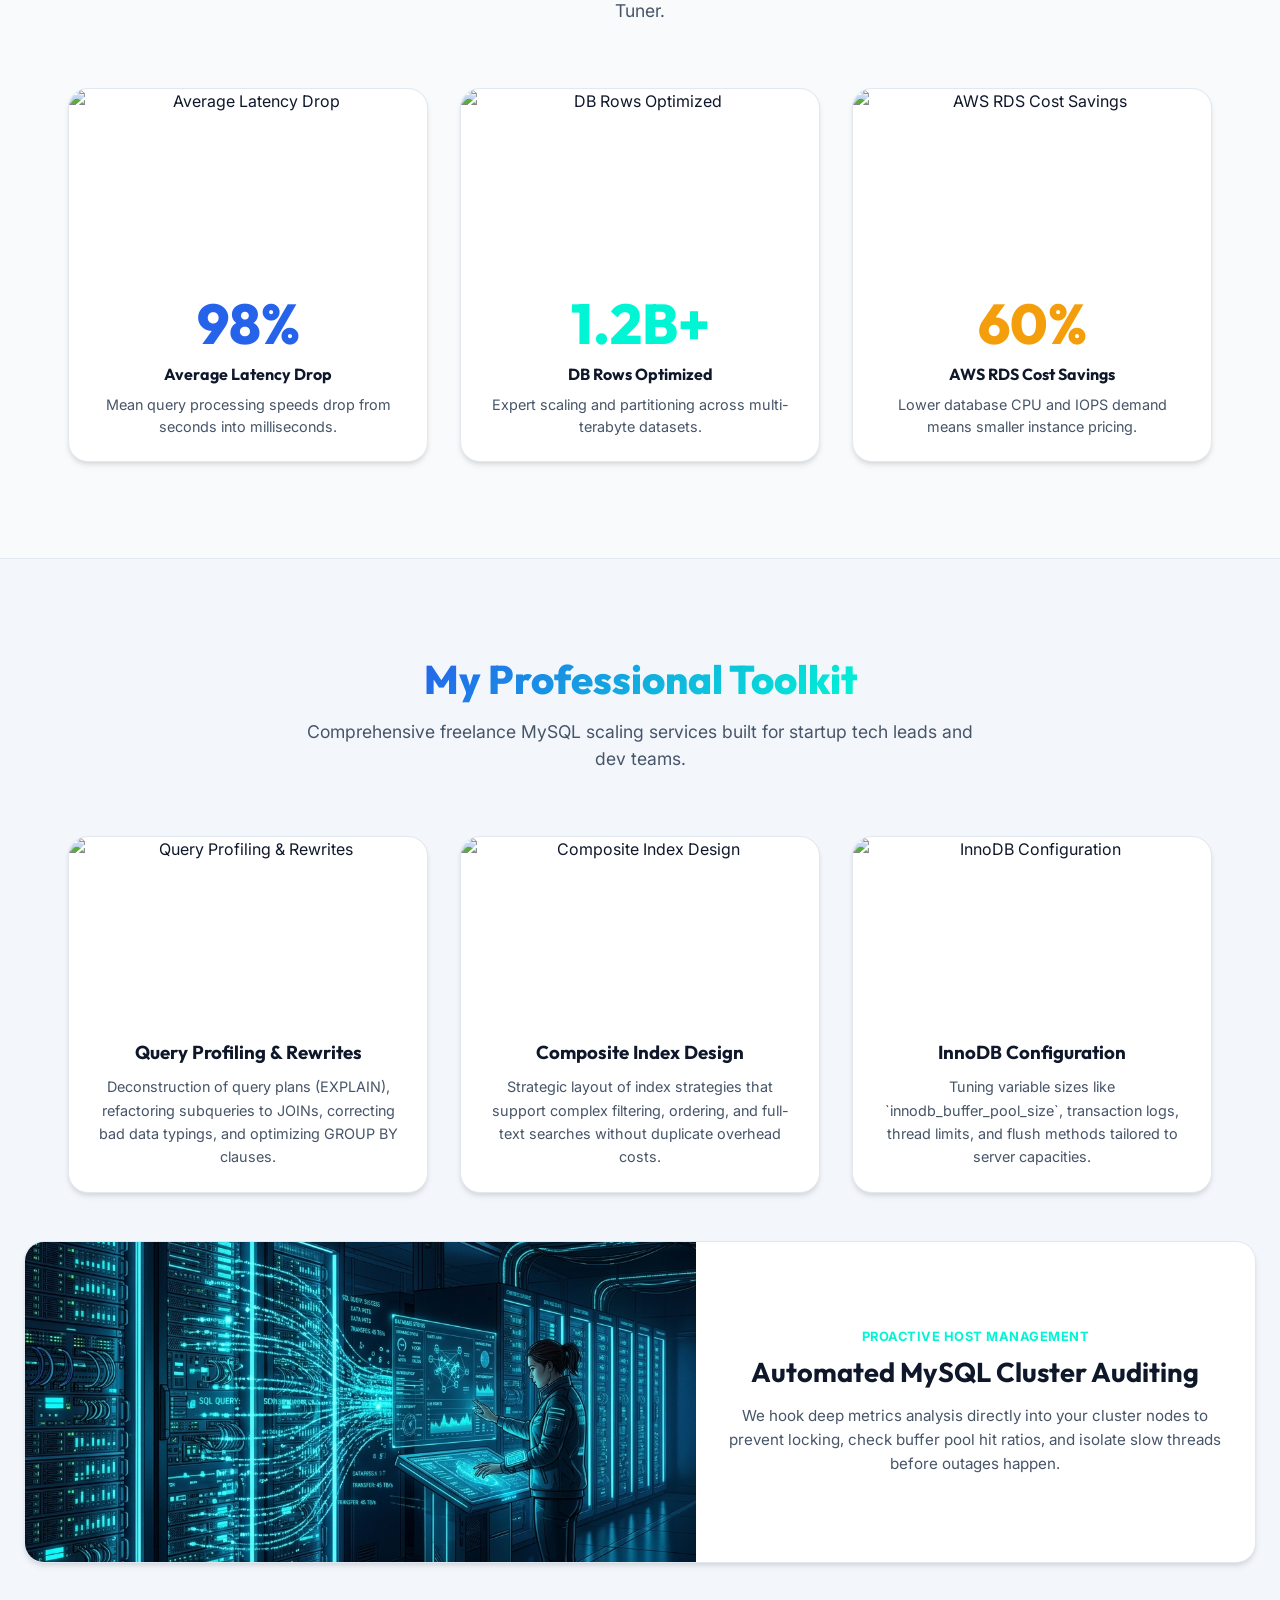
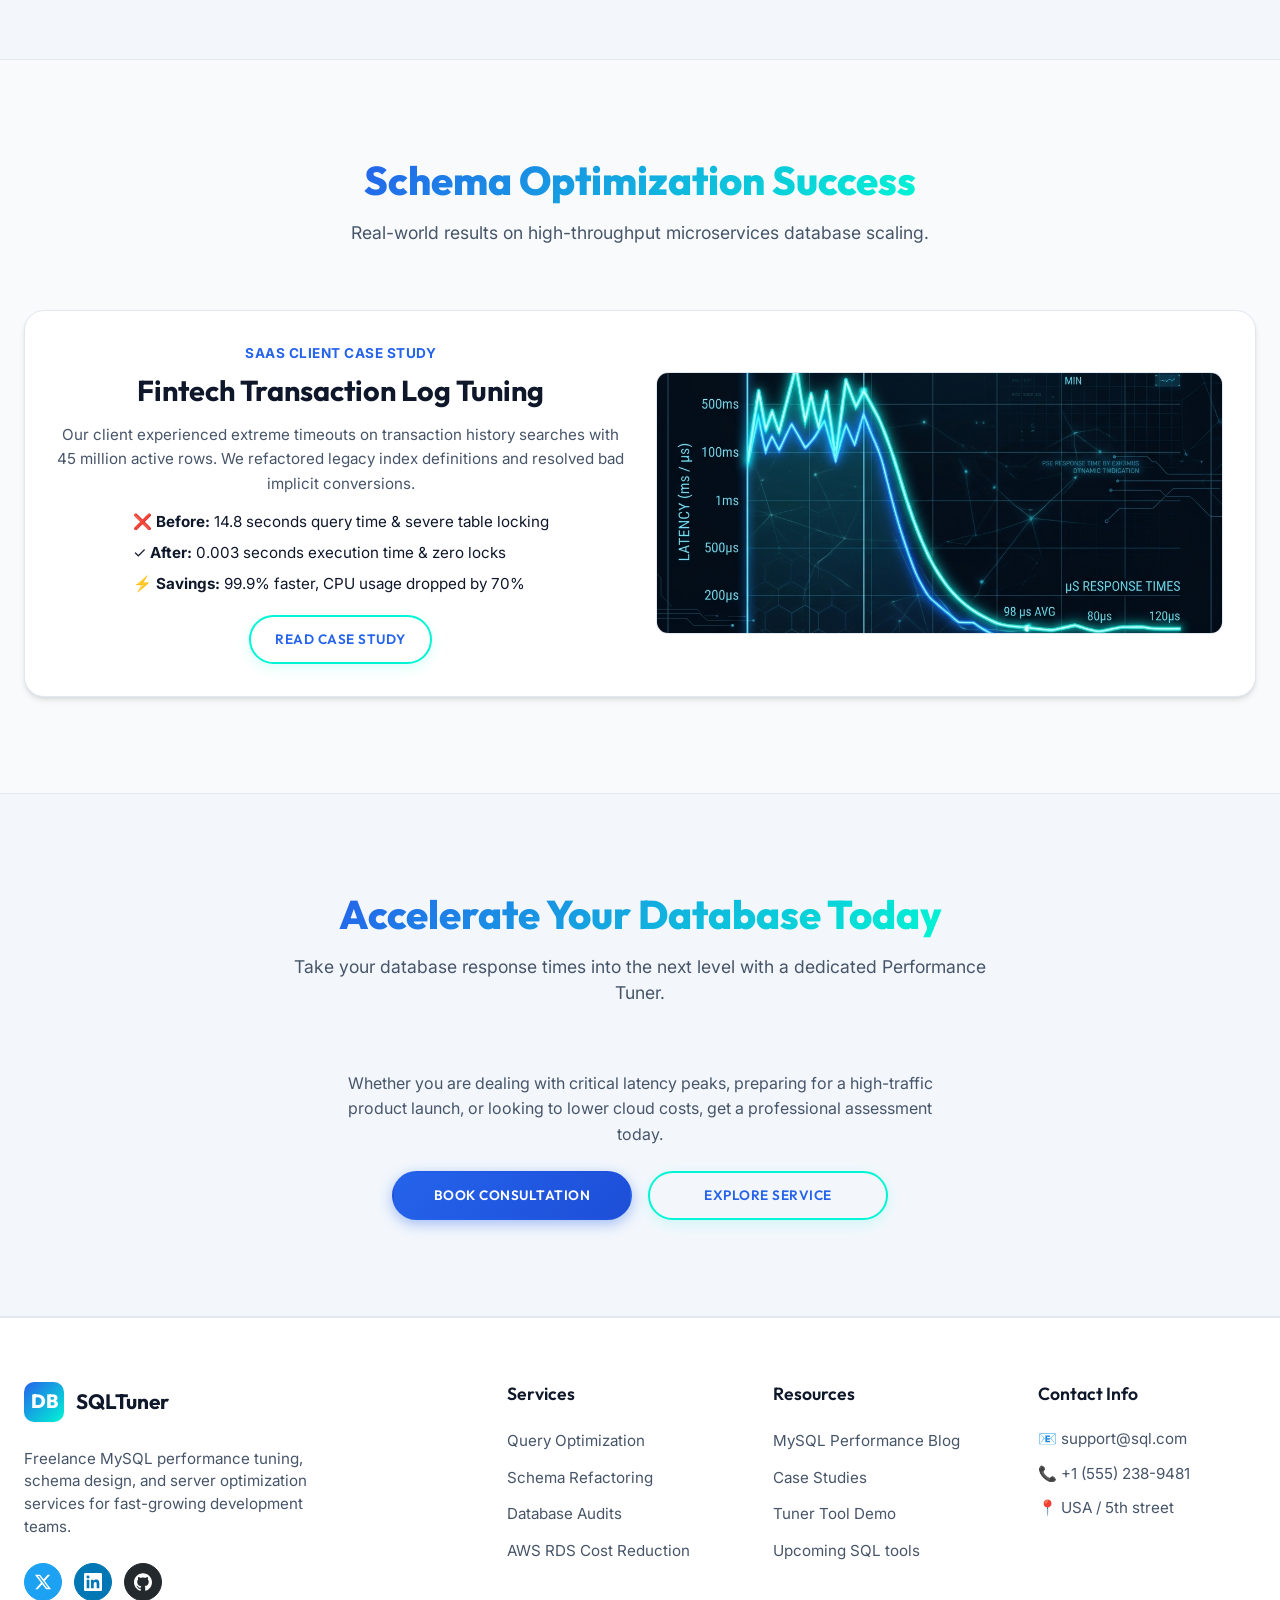
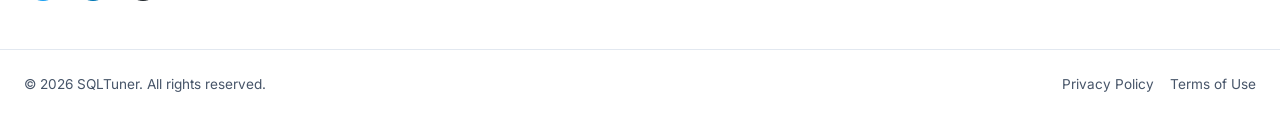
==== commit 36773747: "U" ====
--- a/index.html
+++ b/index.html
@@ -1,14 +1,18 @@
 <!DOCTYPE html>
 <html lang="en">
+
 <head>
   <meta charset="UTF-8">
   <meta name="viewport" content="width=device-width, initial-scale=1.0">
   <title>SQLTuner - Freelance MySQL Performance Tuner & DB Consultant</title>
-  <meta name="description" content="Struggling with slow MySQL queries? Professional database performance tuner offering query analysis, indexing optimization, schema design, and server-side tuning.">
+  <meta name="description"
+    content="Struggling with slow MySQL queries? Professional database performance tuner offering query analysis, indexing optimization, schema design, and server-side tuning.">
   <link rel="stylesheet" href="assets/css/style.css">
   <link rel="stylesheet" href="assets/css/dark-mode.css">
   <link rel="stylesheet" href="assets/css/rtl.css">
+  <link rel="icon" type="image/png" href="assets/images/favicon.png">
 </head>
+
 <body>
 
   <!-- HEADER SYSTEM -->
@@ -18,13 +22,13 @@
         <div class="logo-icon">DB</div>
         <span>SQLTuner</span>
       </a>
-      
+
       <button class="hamburger" aria-label="Toggle Menu">
         <span></span>
         <span></span>
         <span></span>
       </button>
-      
+
       <ul class="nav-menu">
         <li><a href="index.html" class="nav-link active">Home</a></li>
         <li><a href="pages/index2.html" class="nav-link">Home 2</a></li>
@@ -38,10 +42,11 @@
             <button class="toggle-btn rtl-toggle" aria-label="Toggle Layout Direction">RTL</button>
             <button class="toggle-btn theme-toggle" aria-label="Toggle Color Theme">🌙</button>
           </div>
-          <a href="pages/login.html" class="btn btn-primary" style="width: 100%; margin-top: var(--space-2); text-align: center;">Login</a>
+          <a href="pages/login.html" class="btn btn-primary"
+            style="width: 100%; margin-top: var(--space-2); text-align: center;">Login</a>
         </li>
       </ul>
-      
+
       <div class="header-actions">
         <button class="toggle-btn rtl-toggle" aria-label="Toggle Layout Direction">RTL</button>
         <button class="toggle-btn theme-toggle" aria-label="Toggle Color Theme">🌙</button>
@@ -56,7 +61,9 @@
       <div class="hero-content">
         <div class="hero-tag">⚡ HIGH-PERFORMANCE MYSQL TUNING</div>
         <h1 class="hero-title">Eliminate Slow SQL Queries. <span>Accelerate Your App.</span></h1>
-        <p class="hero-description">Is your MySQL database throttling your app performance? I specialize in query rewriting, index design, schema design, and buffer pool optimization to boost response times by up to 100x.</p>
+        <p class="hero-description">Is your MySQL database throttling your app performance? I specialize in query
+          rewriting, index design, schema design, and buffer pool optimization to boost response times by up to 100x.
+        </p>
         <div class="hero-actions">
           <a href="pages/dashboard.html" class="btn btn-primary">Try Demo</a>
           <a href="pages/contact.html" class="btn btn-secondary">Get DB Audit</a>
@@ -69,33 +76,49 @@
           <svg viewBox="0 0 400 180" width="100%" height="auto" style="overflow: visible;">
             <defs>
               <linearGradient id="chartGrad" x1="0" y1="0" x2="0" y2="1">
-                <stop offset="0%" stop-color="var(--secondary)" stop-opacity="0.4"/>
-                <stop offset="100%" stop-color="var(--primary)" stop-opacity="0"/>
+                <stop offset="0%" stop-color="var(--secondary)" stop-opacity="0.4" />
+                <stop offset="100%" stop-color="var(--primary)" stop-opacity="0" />
               </linearGradient>
             </defs>
-            <path d="M0,130 L50,120 L100,140 L150,30 L200,160 L250,40 L300,8 L350,12 L400,4" fill="none" stroke="var(--primary)" stroke-width="4" stroke-linecap="round"/>
-            <path d="M0,130 L50,120 L100,140 L150,30 L200,160 L250,40 L300,8 L350,12 L400,4 L400,180 L0,180 Z" fill="url(#chartGrad)"/>
-            <circle cx="150" cy="30" r="6" fill="var(--accent)"/>
-            <circle cx="300" cy="8" r="6" fill="var(--secondary)"/>
-            <text x="160" y="25" fill="var(--accent)" font-size="10" font-family="'JetBrains Mono'">Slow Query Point (11.3s)</text>
-            <text x="310" y="15" fill="var(--secondary)" font-size="10" font-family="'JetBrains Mono'">Optimized (0.01s)</text>
+            <path d="M0,130 L50,120 L100,140 L150,30 L200,160 L250,40 L300,8 L350,12 L400,4" fill="none"
+              stroke="var(--primary)" stroke-width="4" stroke-linecap="round" />
+            <path d="M0,130 L50,120 L100,140 L150,30 L200,160 L250,40 L300,8 L350,12 L400,4 L400,180 L0,180 Z"
+              fill="url(#chartGrad)" />
+            <circle cx="150" cy="30" r="6" fill="var(--accent)" />
+            <circle cx="300" cy="8" r="6" fill="var(--secondary)" />
+            <text x="160" y="25" fill="var(--accent)" font-size="10" font-family="'JetBrains Mono'">Slow Query Point
+              (11.3s)</text>
+            <text x="310" y="15" fill="var(--secondary)" font-size="10" font-family="'JetBrains Mono'">Optimized
+              (0.01s)</text>
           </svg>
-          <p style="font-size: 0.85rem; color: var(--text-muted); margin-top: 10px;">Live performance response curve before and after query tuning.</p>
-          
-          <div style="display: flex; justify-content: space-between; gap: var(--space-4); width: 100%; margin-top: 20px; border-top: 1px solid var(--border-color); padding-top: 15px; flex-wrap: wrap;">
+          <p style="font-size: 0.85rem; color: var(--text-muted); margin-top: 10px;">Live performance response curve
+            before and after query tuning.</p>
+
+          <div
+            style="display: flex; justify-content: space-between; gap: var(--space-4); width: 100%; margin-top: 20px; border-top: 1px solid var(--border-color); padding-top: 15px; flex-wrap: wrap;">
             <div style="text-align: left; flex: 1; min-width: 140px;">
-              <span style="font-size: 0.75rem; text-transform: uppercase; color: var(--text-muted); font-weight: 700; letter-spacing: 0.5px;">Average Query Delay</span>
-              <div style="font-size: 1.4rem; font-weight: 800; color: var(--accent); margin-top: 2px;">4.82s → 0.012s</div>
+              <span
+                style="font-size: 0.75rem; text-transform: uppercase; color: var(--text-muted); font-weight: 700; letter-spacing: 0.5px;">Average
+                Query Delay</span>
+              <div style="font-size: 1.4rem; font-weight: 800; color: var(--accent); margin-top: 2px;">4.82s → 0.012s
+              </div>
             </div>
             <div style="text-align: right; flex: 1; min-width: 140px;">
-              <span style="font-size: 0.75rem; text-transform: uppercase; color: var(--text-muted); font-weight: 700; letter-spacing: 0.5px;">Memory Usage Gain</span>
-              <div style="font-size: 1.4rem; font-weight: 800; color: var(--secondary); margin-top: 2px;">+38% Saved</div>
+              <span
+                style="font-size: 0.75rem; text-transform: uppercase; color: var(--text-muted); font-weight: 700; letter-spacing: 0.5px;">Memory
+                Usage Gain</span>
+              <div style="font-size: 1.4rem; font-weight: 800; color: var(--secondary); margin-top: 2px;">+38% Saved
+              </div>
             </div>
           </div>
-          
-          <div style="display: flex; align-items: center; gap: 8px; margin-top: 15px; background: rgba(0, 245, 212, 0.04); border: 1px solid rgba(0, 245, 212, 0.15); padding: 8px 16px; border-radius: 8px; width: 100%; justify-content: center;">
-            <span style="width: 8px; height: 8px; background: var(--secondary); border-radius: 50%; box-shadow: 0 0 8px var(--secondary); display: inline-block;"></span>
-            <span style="font-size: 0.75rem; font-family: 'JetBrains Mono', monospace; color: var(--text-main); font-weight: 600; letter-spacing: 0.2px;">Query Optimizer Engine: ACTIVE</span>
+
+          <div
+            style="display: flex; align-items: center; gap: 8px; margin-top: 15px; background: rgba(0, 245, 212, 0.04); border: 1px solid rgba(0, 245, 212, 0.15); padding: 8px 16px; border-radius: 8px; width: 100%; justify-content: center;">
+            <span
+              style="width: 8px; height: 8px; background: var(--secondary); border-radius: 50%; box-shadow: 0 0 8px var(--secondary); display: inline-block;"></span>
+            <span
+              style="font-size: 0.75rem; font-family: 'JetBrains Mono', monospace; color: var(--text-main); font-weight: 600; letter-spacing: 0.2px;">Query
+              Optimizer Engine: ACTIVE</span>
           </div>
         </div>
       </div>
@@ -103,26 +126,38 @@
   </section>
 
   <!-- SECTION 2: INTERACTIVE QUERY ANALYZER PREVIEW -->
-  <section class="section" style="background: rgba(var(--primary-rgb), 0.02); border-top: 1px solid var(--border-color); border-bottom: 1px solid var(--border-color);">
+  <section class="section"
+    style="background: rgba(var(--primary-rgb), 0.02); border-top: 1px solid var(--border-color); border-bottom: 1px solid var(--border-color);">
     <div class="container">
       <div class="section-header">
         <h2 class="section-title">Query Optimizer Playground</h2>
-        <p class="section-subtitle">Simulate slow query index tuning. Paste or view a query below and watch how proper index optimization drops latency instantaneously.</p>
-      </div>
-      <div class="card-glass query-playground-card" style="padding: var(--space-8); text-align: left; align-items: stretch;">
+        <p class="section-subtitle">Simulate slow query index tuning. Paste or view a query below and watch how proper
+          index optimization drops latency instantaneously.</p>
+      </div>
+      <div class="card-glass query-playground-card"
+        style="padding: var(--space-8); text-align: left; align-items: stretch;">
         <div style="margin-bottom: 15px;">
-          <span style="font-size: 0.85rem; color: var(--accent); font-weight: 700; background: rgba(245, 158, 11, 0.1); padding: 4px 10px; border-radius: 4px;">SLOW QUERY DETECTED</span>
-        </div>
-        <pre style="background: rgba(var(--primary-rgb), 0.03); border: 1px solid var(--border-color); padding: 15px; border-radius: 8px; font-size: 0.9rem; overflow-x: auto; color: var(--primary); margin-bottom: 15px;"><code>SELECT * FROM transactions WHERE merchant_id = 48201 AND amount > 500 ORDER BY transaction_date DESC;</code></pre>
-        <div style="background: rgba(37, 99, 235, 0.05); padding: 15px; border-radius: 8px; margin-bottom: 20px; font-size: 0.95rem;">
-          💡 <strong>Tuner Index Recommendation:</strong> Create a composite key index on <code>(merchant_id, amount, transaction_date)</code> to allow the MySQL execution planner to satisfy the condition directly without file sorting.
+          <span
+            style="font-size: 0.85rem; color: var(--accent); font-weight: 700; background: rgba(245, 158, 11, 0.1); padding: 4px 10px; border-radius: 4px;">SLOW
+            QUERY DETECTED</span>
+        </div>
+        <pre
+          style="background: rgba(var(--primary-rgb), 0.03); border: 1px solid var(--border-color); padding: 15px; border-radius: 8px; font-size: 0.9rem; overflow-x: auto; color: var(--primary); margin-bottom: 15px;"><code>SELECT * FROM transactions WHERE merchant_id = 48201 AND amount > 500 ORDER BY transaction_date DESC;</code></pre>
+        <div
+          style="background: rgba(37, 99, 235, 0.05); padding: 15px; border-radius: 8px; margin-bottom: 20px; font-size: 0.95rem;">
+          💡 <strong>Tuner Index Recommendation:</strong> Create a composite key index on
+          <code>(merchant_id, amount, transaction_date)</code> to allow the MySQL execution planner to satisfy the
+          condition directly without file sorting.
         </div>
         <div style="display: flex; justify-content: space-between; align-items: center; flex-wrap: wrap; gap: 15px;">
           <div id="home-sandbox-stats" style="display: none; align-items: center; gap: 10px;">
             <span style="color: var(--secondary); font-weight: 700;">✓ Optimization Complete: 0.004s</span>
-            <span style="background: rgba(0, 245, 212, 0.15); color: #02b39a; padding: 2px 8px; border-radius: 4px; font-size: 0.8rem; font-weight: 700;">99.9% Faster</span>
-          </div>
-          <button id="btn-sandbox-test" class="btn btn-primary" onclick="testSandbox()" style="margin: 0 auto;">🚀 Dry-Run Index Fix</button>
+            <span
+              style="background: rgba(0, 245, 212, 0.15); color: #02b39a; padding: 2px 8px; border-radius: 4px; font-size: 0.8rem; font-weight: 700;">99.9%
+              Faster</span>
+          </div>
+          <button id="btn-sandbox-test" class="btn btn-primary" onclick="testSandbox()" style="margin: 0 auto;">🚀
+            Dry-Run Index Fix</button>
         </div>
       </div>
     </div>
@@ -133,31 +168,53 @@
     <div class="container">
       <div class="section-header">
         <h2 class="section-title">Database Tuning Outcomes</h2>
-        <p class="section-subtitle">Real metrics representing verified client application databases optimized by DB Tuner.</p>
+        <p class="section-subtitle">Real metrics representing verified client application databases optimized by DB
+          Tuner.</p>
       </div>
       <div class="card-grid">
-        <div class="card-glass" style="padding: 0; overflow: hidden; display: flex; flex-direction: column; text-align: center;">
-          <img src="https://techdocs.broadcom.com/content/dam/broadcom/techdocs/us/en/dita/carbon-black/carbon-black-app-control/carbon-black-app-control-sql-server-configuration-guide/images/GUID-2B3C4B9C-86A5-4154-918C-C62F391E81A8-en.png" alt="Average Latency Drop" style="width: 100%; height: 180px; object-fit: cover; display: block;">
-          <div style="padding: var(--space-6); flex: 1; display: flex; flex-direction: column; justify-content: center; align-items: center;">
-            <div style="font-size: 3.5rem; font-weight: 800; color: var(--primary); font-family: 'Outfit'; line-height: 1.1; margin-bottom: 10px;">98%</div>
+        <div class="card-glass"
+          style="padding: 0; overflow: hidden; display: flex; flex-direction: column; text-align: center;">
+          <img
+            src="https://techdocs.broadcom.com/content/dam/broadcom/techdocs/us/en/dita/carbon-black/carbon-black-app-control/carbon-black-app-control-sql-server-configuration-guide/images/GUID-2B3C4B9C-86A5-4154-918C-C62F391E81A8-en.png"
+            alt="Average Latency Drop" style="width: 100%; height: 180px; object-fit: cover; display: block;">
+          <div
+            style="padding: var(--space-6); flex: 1; display: flex; flex-direction: column; justify-content: center; align-items: center;">
+            <div
+              style="font-size: 3.5rem; font-weight: 800; color: var(--primary); font-family: 'Outfit'; line-height: 1.1; margin-bottom: 10px;">
+              98%</div>
             <h4 style="margin-bottom: 10px;">Average Latency Drop</h4>
-            <p style="font-size: 0.9rem; color: var(--text-muted);">Mean query processing speeds drop from seconds into milliseconds.</p>
-          </div>
-        </div>
-        <div class="card-glass" style="padding: 0; overflow: hidden; display: flex; flex-direction: column; text-align: center;">
-          <img src="https://www.developernation.net/static/6dbbc6f87652b1156658e015f40f652f/09ca8/12-Ways-to-Optimize-SQL-Queries_-scaled.jpg" alt="DB Rows Optimized" style="width: 100%; height: 180px; object-fit: cover; display: block;">
-          <div style="padding: var(--space-6); flex: 1; display: flex; flex-direction: column; justify-content: center; align-items: center;">
-            <div style="font-size: 3.5rem; font-weight: 800; color: var(--secondary); font-family: 'Outfit'; line-height: 1.1; margin-bottom: 10px;">1.2B+</div>
+            <p style="font-size: 0.9rem; color: var(--text-muted);">Mean query processing speeds drop from seconds into
+              milliseconds.</p>
+          </div>
+        </div>
+        <div class="card-glass"
+          style="padding: 0; overflow: hidden; display: flex; flex-direction: column; text-align: center;">
+          <img
+            src="https://www.developernation.net/static/6dbbc6f87652b1156658e015f40f652f/09ca8/12-Ways-to-Optimize-SQL-Queries_-scaled.jpg"
+            alt="DB Rows Optimized" style="width: 100%; height: 180px; object-fit: cover; display: block;">
+          <div
+            style="padding: var(--space-6); flex: 1; display: flex; flex-direction: column; justify-content: center; align-items: center;">
+            <div
+              style="font-size: 3.5rem; font-weight: 800; color: var(--secondary); font-family: 'Outfit'; line-height: 1.1; margin-bottom: 10px;">
+              1.2B+</div>
             <h4 style="margin-bottom: 10px;">DB Rows Optimized</h4>
-            <p style="font-size: 0.9rem; color: var(--text-muted);">Expert scaling and partitioning across multi-terabyte datasets.</p>
-          </div>
-        </div>
-        <div class="card-glass" style="padding: 0; overflow: hidden; display: flex; flex-direction: column; text-align: center;">
-          <img src="https://d1.awsstatic.com/onedam/marketing-channels/website/aws/en_US/cloud-data-migration/approved/images/What-is-Amazon-RDS-thumbanil.cba22999a40e8e94b2ac2dc1920ba8f8f43ca77f.jpg" alt="AWS RDS Cost Savings" style="width: 100%; height: 180px; object-fit: cover; display: block;">
-          <div style="padding: var(--space-6); flex: 1; display: flex; flex-direction: column; justify-content: center; align-items: center;">
-            <div style="font-size: 3.5rem; font-weight: 800; color: var(--accent); font-family: 'Outfit'; line-height: 1.1; margin-bottom: 10px;">60%</div>
+            <p style="font-size: 0.9rem; color: var(--text-muted);">Expert scaling and partitioning across
+              multi-terabyte datasets.</p>
+          </div>
+        </div>
+        <div class="card-glass"
+          style="padding: 0; overflow: hidden; display: flex; flex-direction: column; text-align: center;">
+          <img
+            src="https://d1.awsstatic.com/onedam/marketing-channels/website/aws/en_US/cloud-data-migration/approved/images/What-is-Amazon-RDS-thumbanil.cba22999a40e8e94b2ac2dc1920ba8f8f43ca77f.jpg"
+            alt="AWS RDS Cost Savings" style="width: 100%; height: 180px; object-fit: cover; display: block;">
+          <div
+            style="padding: var(--space-6); flex: 1; display: flex; flex-direction: column; justify-content: center; align-items: center;">
+            <div
+              style="font-size: 3.5rem; font-weight: 800; color: var(--accent); font-family: 'Outfit'; line-height: 1.1; margin-bottom: 10px;">
+              60%</div>
             <h4 style="margin-bottom: 10px;">AWS RDS Cost Savings</h4>
-            <p style="font-size: 0.9rem; color: var(--text-muted);">Lower database CPU and IOPS demand means smaller instance pricing.</p>
+            <p style="font-size: 0.9rem; color: var(--text-muted);">Lower database CPU and IOPS demand means smaller
+              instance pricing.</p>
           </div>
         </div>
       </div>
@@ -165,44 +222,69 @@
   </section>
 
   <!-- SECTION 4: TUNING & SERVICES EXPERTISE -->
-  <section class="section" style="background: rgba(var(--primary-rgb), 0.02); border-top: 1px solid var(--border-color); border-bottom: 1px solid var(--border-color);">
+  <section class="section"
+    style="background: rgba(var(--primary-rgb), 0.02); border-top: 1px solid var(--border-color); border-bottom: 1px solid var(--border-color);">
     <div class="container">
       <div class="section-header">
         <h2 class="section-title">My Professional Toolkit</h2>
-        <p class="section-subtitle">Comprehensive freelance MySQL scaling services built for startup tech leads and dev teams.</p>
+        <p class="section-subtitle">Comprehensive freelance MySQL scaling services built for startup tech leads and dev
+          teams.</p>
       </div>
       <div class="card-grid">
-        <div class="card-glass" style="padding: 0; overflow: hidden; display: flex; flex-direction: column; text-align: center;">
-          <img src="https://www.txminds.com/wp-content/uploads/2026/01/Key-Principles-for-Effective-SQL-Query-Optimization.webp" alt="Query Profiling & Rewrites" style="width: 100%; height: 180px; object-fit: cover; display: block;">
-          <div style="padding: var(--space-6); flex: 1; display: flex; flex-direction: column; justify-content: center; align-items: center;">
+        <div class="card-glass"
+          style="padding: 0; overflow: hidden; display: flex; flex-direction: column; text-align: center;">
+          <img
+            src="https://www.txminds.com/wp-content/uploads/2026/01/Key-Principles-for-Effective-SQL-Query-Optimization.webp"
+            alt="Query Profiling & Rewrites" style="width: 100%; height: 180px; object-fit: cover; display: block;">
+          <div
+            style="padding: var(--space-6); flex: 1; display: flex; flex-direction: column; justify-content: center; align-items: center;">
             <h3 style="margin-bottom: 12px;">Query Profiling & Rewrites</h3>
-            <p style="font-size: 0.9rem; color: var(--text-muted); line-height: 1.6;">Deconstruction of query plans (EXPLAIN), refactoring subqueries to JOINs, correcting bad data typings, and optimizing GROUP BY clauses.</p>
-          </div>
-        </div>
-        <div class="card-glass" style="padding: 0; overflow: hidden; display: flex; flex-direction: column; text-align: center;">
-          <img src="https://d1jnx9ba8s6j9r.cloudfront.net/blog/wp-content/uploads/2019/10/Index-in-SQL.jpg" alt="Composite Index Design" style="width: 100%; height: 180px; object-fit: cover; display: block;">
-          <div style="padding: var(--space-6); flex: 1; display: flex; flex-direction: column; justify-content: center; align-items: center;">
+            <p style="font-size: 0.9rem; color: var(--text-muted); line-height: 1.6;">Deconstruction of query plans
+              (EXPLAIN), refactoring subqueries to JOINs, correcting bad data typings, and optimizing GROUP BY clauses.
+            </p>
+          </div>
+        </div>
+        <div class="card-glass"
+          style="padding: 0; overflow: hidden; display: flex; flex-direction: column; text-align: center;">
+          <img src="https://d1jnx9ba8s6j9r.cloudfront.net/blog/wp-content/uploads/2019/10/Index-in-SQL.jpg"
+            alt="Composite Index Design" style="width: 100%; height: 180px; object-fit: cover; display: block;">
+          <div
+            style="padding: var(--space-6); flex: 1; display: flex; flex-direction: column; justify-content: center; align-items: center;">
             <h3 style="margin-bottom: 12px;">Composite Index Design</h3>
-            <p style="font-size: 0.9rem; color: var(--text-muted); line-height: 1.6;">Strategic layout of index strategies that support complex filtering, ordering, and full-text searches without duplicate overhead costs.</p>
-          </div>
-        </div>
-        <div class="card-glass" style="padding: 0; overflow: hidden; display: flex; flex-direction: column; text-align: center;">
-          <img src="https://www.percona.com/wp-content/uploads/2026/03/Blank-Flowchart-New-Page-3.jpeg" alt="InnoDB Configuration" style="width: 100%; height: 180px; object-fit: cover; display: block;">
-          <div style="padding: var(--space-6); flex: 1; display: flex; flex-direction: column; justify-content: center; align-items: center;">
+            <p style="font-size: 0.9rem; color: var(--text-muted); line-height: 1.6;">Strategic layout of index
+              strategies that support complex filtering, ordering, and full-text searches without duplicate overhead
+              costs.</p>
+          </div>
+        </div>
+        <div class="card-glass"
+          style="padding: 0; overflow: hidden; display: flex; flex-direction: column; text-align: center;">
+          <img src="https://www.percona.com/wp-content/uploads/2026/03/Blank-Flowchart-New-Page-3.jpeg"
+            alt="InnoDB Configuration" style="width: 100%; height: 180px; object-fit: cover; display: block;">
+          <div
+            style="padding: var(--space-6); flex: 1; display: flex; flex-direction: column; justify-content: center; align-items: center;">
             <h3 style="margin-bottom: 12px;">InnoDB Configuration</h3>
-            <p style="font-size: 0.9rem; color: var(--text-muted); line-height: 1.6;">Tuning variable sizes like `innodb_buffer_pool_size`, transaction logs, thread limits, and flush methods tailored to server capacities.</p>
+            <p style="font-size: 0.9rem; color: var(--text-muted); line-height: 1.6;">Tuning variable sizes like
+              `innodb_buffer_pool_size`, transaction logs, thread limits, and flush methods tailored to server
+              capacities.</p>
           </div>
         </div>
       </div>
 
       <!-- Added image visual for Section 4 -->
-      <div class="card-glass" style="margin-top: var(--space-12); width: 100%; padding: 0; overflow: hidden; border-radius: var(--border-radius-lg); display: block;">
+      <div class="card-glass"
+        style="margin-top: var(--space-12); width: 100%; padding: 0; overflow: hidden; border-radius: var(--border-radius-lg); display: block;">
         <div class="responsive-grid-12-10" style="align-items: center; width: 100%;">
-          <img src="assets/images/database_server_cluster.png" alt="Database Server Clusters" style="width: 100%; height: 320px; object-fit: cover; display: block; border: 0;">
-          <div style="padding: var(--space-8); text-align: center; display: flex; flex-direction: column; align-items: center;">
-            <span style="color: var(--secondary); font-weight: 700; font-size: 0.8rem; text-transform: uppercase; letter-spacing: 0.5px;">PROACTIVE HOST MANAGEMENT</span>
+          <img src="assets/images/database_server_cluster.png" alt="Database Server Clusters"
+            style="width: 100%; height: 320px; object-fit: cover; display: block; border: 0;">
+          <div
+            style="padding: var(--space-8); text-align: center; display: flex; flex-direction: column; align-items: center;">
+            <span
+              style="color: var(--secondary); font-weight: 700; font-size: 0.8rem; text-transform: uppercase; letter-spacing: 0.5px;">PROACTIVE
+              HOST MANAGEMENT</span>
             <h3 style="margin-top: 10px; margin-bottom: 15px; font-size: 1.7rem;">Automated MySQL Cluster Auditing</h3>
-            <p style="font-size: 0.95rem; color: var(--text-muted); line-height: 1.6;">We hook deep metrics analysis directly into your cluster nodes to prevent locking, check buffer pool hit ratios, and isolate slow threads before outages happen.</p>
+            <p style="font-size: 0.95rem; color: var(--text-muted); line-height: 1.6;">We hook deep metrics analysis
+              directly into your cluster nodes to prevent locking, check buffer pool hit ratios, and isolate slow
+              threads before outages happen.</p>
           </div>
         </div>
       </div>
@@ -219,18 +301,26 @@
       <div class="card-glass" style="width: 100%; padding: var(--space-8); overflow: hidden;">
         <div class="responsive-grid-2" style="align-items: center; width: 100%;">
           <div style="text-align: center; display: flex; flex-direction: column; align-items: center;">
-            <span style="color: var(--primary); font-weight: 700; font-size: 0.85rem; text-transform: uppercase; letter-spacing: 0.5px;">SAAS CLIENT CASE STUDY</span>
+            <span
+              style="color: var(--primary); font-weight: 700; font-size: 0.85rem; text-transform: uppercase; letter-spacing: 0.5px;">SAAS
+              CLIENT CASE STUDY</span>
             <h3 style="margin: 10px 0 15px 0; font-size: 1.8rem;">Fintech Transaction Log Tuning</h3>
-            <p style="color: var(--text-muted); font-size: 0.95rem; margin-bottom: 15px; line-height: 1.6;">Our client experienced extreme timeouts on transaction history searches with 45 million active rows. We refactored legacy index definitions and resolved bad implicit conversions.</p>
-            <ul style="list-style: none; display: flex; flex-direction: column; gap: 8px; font-size: 0.95rem; margin: 0 auto 20px auto; text-align: left; align-items: flex-start; max-width: fit-content; padding: 0;">
+            <p style="color: var(--text-muted); font-size: 0.95rem; margin-bottom: 15px; line-height: 1.6;">Our client
+              experienced extreme timeouts on transaction history searches with 45 million active rows. We refactored
+              legacy index definitions and resolved bad implicit conversions.</p>
+            <ul
+              style="list-style: none; display: flex; flex-direction: column; gap: 8px; font-size: 0.95rem; margin: 0 auto 20px auto; text-align: left; align-items: flex-start; max-width: fit-content; padding: 0;">
               <li>❌ <strong>Before:</strong> 14.8 seconds query time & severe table locking</li>
               <li>✓ <strong>After:</strong> 0.003 seconds execution time & zero locks</li>
               <li>⚡ <strong>Savings:</strong> 99.9% faster, CPU usage dropped by 70%</li>
             </ul>
-            <a href="pages/about.html" class="btn btn-secondary" style="margin: 0 auto; align-self: center;">Read Case Study</a>
-          </div>
-          <div style="background: var(--bg-main); border: 1px solid var(--border-color); border-radius: var(--border-radius); overflow: hidden; padding: 0;">
-            <img src="assets/images/mysql_performance_chart.png" alt="MySQL Optimization Chart" style="width: 100%; height: 260px; object-fit: cover; display: block; border: 0;">
+            <a href="pages/about.html" class="btn btn-secondary" style="margin: 0 auto; align-self: center;">Read Case
+              Study</a>
+          </div>
+          <div
+            style="background: var(--bg-main); border: 1px solid var(--border-color); border-radius: var(--border-radius); overflow: hidden; padding: 0;">
+            <img src="assets/images/mysql_performance_chart.png" alt="MySQL Optimization Chart"
+              style="width: 100%; height: 260px; object-fit: cover; display: block; border: 0;">
           </div>
         </div>
       </div>
@@ -238,14 +328,19 @@
   </section>
 
   <!-- SECTION 6: CLIENT PROOF & FAQ CTA -->
-  <section class="section" style="background: rgba(var(--primary-rgb), 0.02); border-top: 1px solid var(--border-color); border-bottom: 1px solid var(--border-color);">
+  <section class="section"
+    style="background: rgba(var(--primary-rgb), 0.02); border-top: 1px solid var(--border-color); border-bottom: 1px solid var(--border-color);">
     <div class="container" style="text-align: center;">
       <div class="section-header">
         <h2 class="section-title">Accelerate Your Database Today</h2>
-        <p class="section-subtitle">Take your database response times into the next level with a dedicated Performance Tuner.</p>
-      </div>
-      <div style="max-width: 600px; margin: 0 auto; display: flex; flex-direction: column; gap: var(--space-6); align-items: center;">
-        <p style="color: var(--text-muted); line-height: 1.6;">Whether you are dealing with critical latency peaks, preparing for a high-traffic product launch, or looking to lower cloud costs, get a professional assessment today.</p>
+        <p class="section-subtitle">Take your database response times into the next level with a dedicated Performance
+          Tuner.</p>
+      </div>
+      <div
+        style="max-width: 600px; margin: 0 auto; display: flex; flex-direction: column; gap: var(--space-6); align-items: center;">
+        <p style="color: var(--text-muted); line-height: 1.6;">Whether you are dealing with critical latency peaks,
+          preparing for a high-traffic product launch, or looking to lower cloud costs, get a professional assessment
+          today.</p>
         <div class="two-buttons">
           <a href="pages/contact.html" class="btn btn-primary">Book Consultation</a>
           <a href="pages/services.html" class="btn btn-secondary">Explore Service</a>
@@ -262,16 +357,29 @@
           <div class="logo-icon">DB</div>
           <span>SQLTuner</span>
         </a>
-        <p class="footer-brand-text">Freelance MySQL performance tuning, schema design, and server optimization services for fast-growing development teams.</p>
+        <p class="footer-brand-text">Freelance MySQL performance tuning, schema design, and server optimization services
+          for fast-growing development teams.</p>
         <div class="footer-socials">
-          <a href="https://twitter.com" class="social-link social-twitter" aria-label="Twitter" target="_blank" rel="noopener">
-            <svg width="18" height="18" viewBox="0 0 24 24" fill="currentColor"><path d="M18.244 2.25h3.308l-7.227 8.26 8.502 11.24H16.17l-5.214-6.817L4.99 21.75H1.68l7.73-8.835L1.254 2.25H8.08l4.713 6.231zm-1.161 17.52h1.833L7.084 4.126H5.117z"/></svg>
+          <a href="https://twitter.com" class="social-link social-twitter" aria-label="Twitter" target="_blank"
+            rel="noopener">
+            <svg width="18" height="18" viewBox="0 0 24 24" fill="currentColor">
+              <path
+                d="M18.244 2.25h3.308l-7.227 8.26 8.502 11.24H16.17l-5.214-6.817L4.99 21.75H1.68l7.73-8.835L1.254 2.25H8.08l4.713 6.231zm-1.161 17.52h1.833L7.084 4.126H5.117z" />
+            </svg>
           </a>
-          <a href="https://linkedin.com" class="social-link social-linkedin" aria-label="LinkedIn" target="_blank" rel="noopener">
-            <svg width="18" height="18" viewBox="0 0 24 24" fill="currentColor"><path d="M20.447 20.452h-3.554v-5.569c0-1.328-.027-3.037-1.852-3.037-1.853 0-2.136 1.445-2.136 2.939v5.667H9.351V9h3.414v1.561h.046c.477-.9 1.637-1.85 3.37-1.85 3.601 0 4.267 2.37 4.267 5.455v6.286zM5.337 7.433c-1.144 0-2.063-.926-2.063-2.065 0-1.138.92-2.063 2.063-2.063 1.14 0 2.064.925 2.064 2.063 0 1.139-.925 2.065-2.064 2.065zm1.782 13.019H3.555V9h3.564v11.452zM22.225 0H1.771C.792 0 0 .774 0 1.729v20.542C0 23.227.792 24 1.771 24h20.451C23.2 24 24 23.227 24 22.271V1.729C24 .774 23.2 0 22.222 0h.003z"/></svg>
+          <a href="https://linkedin.com" class="social-link social-linkedin" aria-label="LinkedIn" target="_blank"
+            rel="noopener">
+            <svg width="18" height="18" viewBox="0 0 24 24" fill="currentColor">
+              <path
+                d="M20.447 20.452h-3.554v-5.569c0-1.328-.027-3.037-1.852-3.037-1.853 0-2.136 1.445-2.136 2.939v5.667H9.351V9h3.414v1.561h.046c.477-.9 1.637-1.85 3.37-1.85 3.601 0 4.267 2.37 4.267 5.455v6.286zM5.337 7.433c-1.144 0-2.063-.926-2.063-2.065 0-1.138.92-2.063 2.063-2.063 1.14 0 2.064.925 2.064 2.063 0 1.139-.925 2.065-2.064 2.065zm1.782 13.019H3.555V9h3.564v11.452zM22.225 0H1.771C.792 0 0 .774 0 1.729v20.542C0 23.227.792 24 1.771 24h20.451C23.2 24 24 23.227 24 22.271V1.729C24 .774 23.2 0 22.222 0h.003z" />
+            </svg>
           </a>
-          <a href="https://github.com" class="social-link social-github" aria-label="GitHub" target="_blank" rel="noopener">
-            <svg width="18" height="18" viewBox="0 0 24 24" fill="currentColor"><path d="M12 .297c-6.63 0-12 5.373-12 12 0 5.303 3.438 9.8 8.205 11.385.6.113.82-.258.82-.577 0-.285-.01-1.04-.015-2.04-3.338.724-4.042-1.61-4.042-1.61C4.422 18.07 3.633 17.7 3.633 17.7c-1.087-.744.084-.729.084-.729 1.205.084 1.838 1.236 1.838 1.236 1.07 1.835 2.809 1.305 3.495.998.108-.776.417-1.305.76-1.605-2.665-.3-5.466-1.332-5.466-5.93 0-1.31.465-2.38 1.235-3.22-.135-.303-.54-1.523.105-3.176 0 0 1.005-.322 3.3 1.23.96-.267 1.98-.399 3-.405 1.02.006 2.04.138 3 .405 2.28-1.552 3.285-1.23 3.285-1.23.645 1.653.24 2.873.12 3.176.765.84 1.23 1.91 1.23 3.22 0 4.61-2.805 5.625-5.475 5.92.42.36.81 1.096.81 2.22 0 1.606-.015 2.896-.015 3.286 0 .315.21.69.825.57C20.565 22.092 24 17.592 24 12.297c0-6.627-5.373-12-12-12"/></svg>
+          <a href="https://github.com" class="social-link social-github" aria-label="GitHub" target="_blank"
+            rel="noopener">
+            <svg width="18" height="18" viewBox="0 0 24 24" fill="currentColor">
+              <path
+                d="M12 .297c-6.63 0-12 5.373-12 12 0 5.303 3.438 9.8 8.205 11.385.6.113.82-.258.82-.577 0-.285-.01-1.04-.015-2.04-3.338.724-4.042-1.61-4.042-1.61C4.422 18.07 3.633 17.7 3.633 17.7c-1.087-.744.084-.729.084-.729 1.205.084 1.838 1.236 1.838 1.236 1.07 1.835 2.809 1.305 3.495.998.108-.776.417-1.305.76-1.605-2.665-.3-5.466-1.332-5.466-5.93 0-1.31.465-2.38 1.235-3.22-.135-.303-.54-1.523.105-3.176 0 0 1.005-.322 3.3 1.23.96-.267 1.98-.399 3-.405 1.02.006 2.04.138 3 .405 2.28-1.552 3.285-1.23 3.285-1.23.645 1.653.24 2.873.12 3.176.765.84 1.23 1.91 1.23 3.22 0 4.61-2.805 5.625-5.475 5.92.42.36.81 1.096.81 2.22 0 1.606-.015 2.896-.015 3.286 0 .315.21.69.825.57C20.565 22.092 24 17.592 24 12.297c0-6.627-5.373-12-12-12" />
+            </svg>
           </a>
         </div>
       </div>
@@ -296,9 +404,9 @@
       <div>
         <h4 class="footer-column-title">Contact Info</h4>
         <div class="footer-contact-info">
-          <div class="footer-contact-item">📧 support@sqltuner.com</div>
+          <div class="footer-contact-item">📧 support@sql.com</div>
           <div class="footer-contact-item">📞 +1 (555) 238-9481</div>
-          <div class="footer-contact-item">📍 Remote Worldwide / US Eastern</div>
+          <div class="footer-contact-item">📍 USA / 5th street</div>
         </div>
       </div>
     </div>
@@ -310,6 +418,11 @@
       </div>
     </div>
   </footer>
+
+  <!-- BACK TO TOP BUTTON -->
+  <button class="back-to-top" id="backToTop" aria-label="Back to Top">
+    <svg width="24" height="24" viewBox="0 0 24 24" fill="none" stroke="currentColor" stroke-width="2" stroke-linecap="round" stroke-linejoin="round"><polyline points="18 15 12 9 6 15"></polyline></svg>
+  </button>
 
   <script src="assets/js/main.js"></script>
   <script>
@@ -321,4 +434,5 @@
     }
   </script>
 </body>
-</html>
+
+</html>
--- a/assets/css/style.css
+++ b/assets/css/style.css
@@ -493,6 +493,29 @@
   justify-content: space-between;
   align-items: center;
   font-size: 0.85rem;
+  flex-wrap: wrap;
+  gap: var(--space-4);
+}
+
+@media (max-width: 480px) {
+  .footer-bottom {
+    flex-direction: column;
+    text-align: center;
+    justify-content: center;
+  }
+}
+
+@media (max-width: 360px) {
+  .footer-bottom {
+    font-size: 0.75rem;
+    gap: var(--space-2);
+  }
+  .footer-bottom p {
+    white-space: nowrap;
+  }
+  .footer-bottom div {
+    gap: var(--space-2) !important;
+  }
 }
 
 /* --- HERO COMPONENT --- */
@@ -1250,6 +1273,20 @@
   gap: var(--space-8) !important;
 }
 
+/* 13. Server Limit Cards side-by-side fix for 768px */
+@media (min-width: 768px) and (max-width: 1024px) {
+  .server-limit-card {
+    flex-wrap: nowrap !important;
+  }
+  .server-limit-card > div:first-child {
+    flex: 1 !important;
+  }
+  .server-limit-card .server-limit-val {
+    flex-shrink: 0 !important;
+    text-align: right !important;
+  }
+}
+
 .consultant-card-content {
   text-align: center !important;
   display: flex !important;
@@ -1289,10 +1326,65 @@
 
 
 
-
-
-
-
-
-
-
+/* 13. Back to Top Button */
+.back-to-top {
+  position: fixed;
+  bottom: 30px;
+  right: 30px;
+  width: 45px;
+  height: 45px;
+  background: var(--primary);
+  color: white;
+  border-radius: 50%;
+  display: flex;
+  align-items: center;
+  justify-content: center;
+  font-size: 1.2rem;
+  cursor: pointer;
+  z-index: 999;
+  opacity: 0;
+  visibility: hidden;
+  transition: all var(--transition-normal);
+  box-shadow: var(--shadow-lg);
+  border: none;
+}
+
+.back-to-top.show {
+  opacity: 1;
+  visibility: visible;
+}
+
+.back-to-top:hover {
+  background: var(--secondary);
+  color: #000;
+  transform: translateY(-5px);
+}
+
+/* 14. Dashboard Sidebar Close Button */
+.sidebar-close {
+  display: none;
+  background: none;
+  border: none;
+  font-size: 1.5rem;
+  color: var(--text-main);
+  cursor: pointer;
+}
+
+@media (max-width: 1023px) {
+  .sidebar-close {
+    display: block !important;
+  }
+  .dashboard-brand {
+    justify-content: space-between !important;
+  }
+}
+
+/* 15. Server Limits Alignment for 360px */
+@media (max-width: 360px) {
+  .server-limit-val {
+    text-align: left !important;
+  }
+}
+
+
+
--- a/assets/css/rtl.css
+++ b/assets/css/rtl.css
@@ -40,35 +40,23 @@
   left: auto;
 }
 
-/* Header system flips */
-[dir="rtl"] .header-container {
-  flex-direction: row-reverse;
-}
-
-[dir="rtl"] .logo-container {
-  flex-direction: row-reverse;
-}
-
-[dir="rtl"] .header-actions {
-  flex-direction: row-reverse;
+/* Header system flips - Removing row-reverse allows natural dir="rtl" to handle positions */
+[dir="rtl"] .header-container,
+[dir="rtl"] .logo-container,
+[dir="rtl"] .header-actions,
+[dir="rtl"] .dashboard-header,
+[dir="rtl"] .dashboard-title-area {
+  flex-direction: row; /* Ensure they use default row which respects dir="rtl" */
 }
 
 /* Dashboard Sidebar and Layout flips */
 [dir="rtl"] .dashboard-layout {
-  flex-direction: row-reverse;
+  flex-direction: row; /* Respects RTL naturally */
 }
 
 [dir="rtl"] .dashboard-sidebar {
   border-right: none;
   border-left: 1px solid var(--border-color);
-}
-
-[dir="rtl"] .dashboard-header {
-  flex-direction: row-reverse;
-}
-
-[dir="rtl"] .dashboard-title-area {
-  flex-direction: row-reverse;
 }
 
 /* Absolute offsets */
@@ -83,7 +71,36 @@
 }
 
 [dir="rtl"] .footer-bottom {
-  flex-direction: row-reverse;
+  flex-direction: row; /* Respects RTL naturally */
+}
+
+/* Inline Style Overrides (targeting elements with style="text-align: left") */
+[dir="rtl"] .query-playground-card,
+[dir="rtl"] .home-hero-card > div,
+[dir="rtl"] .case-study-list,
+[dir="rtl"] .dashboard-tab-content .card-glass,
+[dir="rtl"] .dashboard-tab-content table th,
+[dir="rtl"] .dashboard-tab-content table td,
+[dir="rtl"] .card-glass[style*="text-align: left"],
+[dir="rtl"] div[style*="text-align: left"],
+[dir="rtl"] ul[style*="text-align: left"] {
+  text-align: right !important;
+}
+
+[dir="rtl"] div[style*="text-align: right"] {
+  text-align: left !important;
+}
+
+[dir="rtl"] .hero-actions,
+[dir="rtl"] .two-buttons {
+  flex-direction: row; /* Buttons should also flip naturally */
+}
+
+/* Logical spacing for lists and items that used align-items: flex-start */
+[dir="rtl"] .hero-content,
+[dir="rtl"] .consultant-card-content,
+[dir="rtl"] ul[style*="align-items: flex-start"] {
+  align-items: flex-end !important;
 }
 
 /* Transitions and logical spacing */
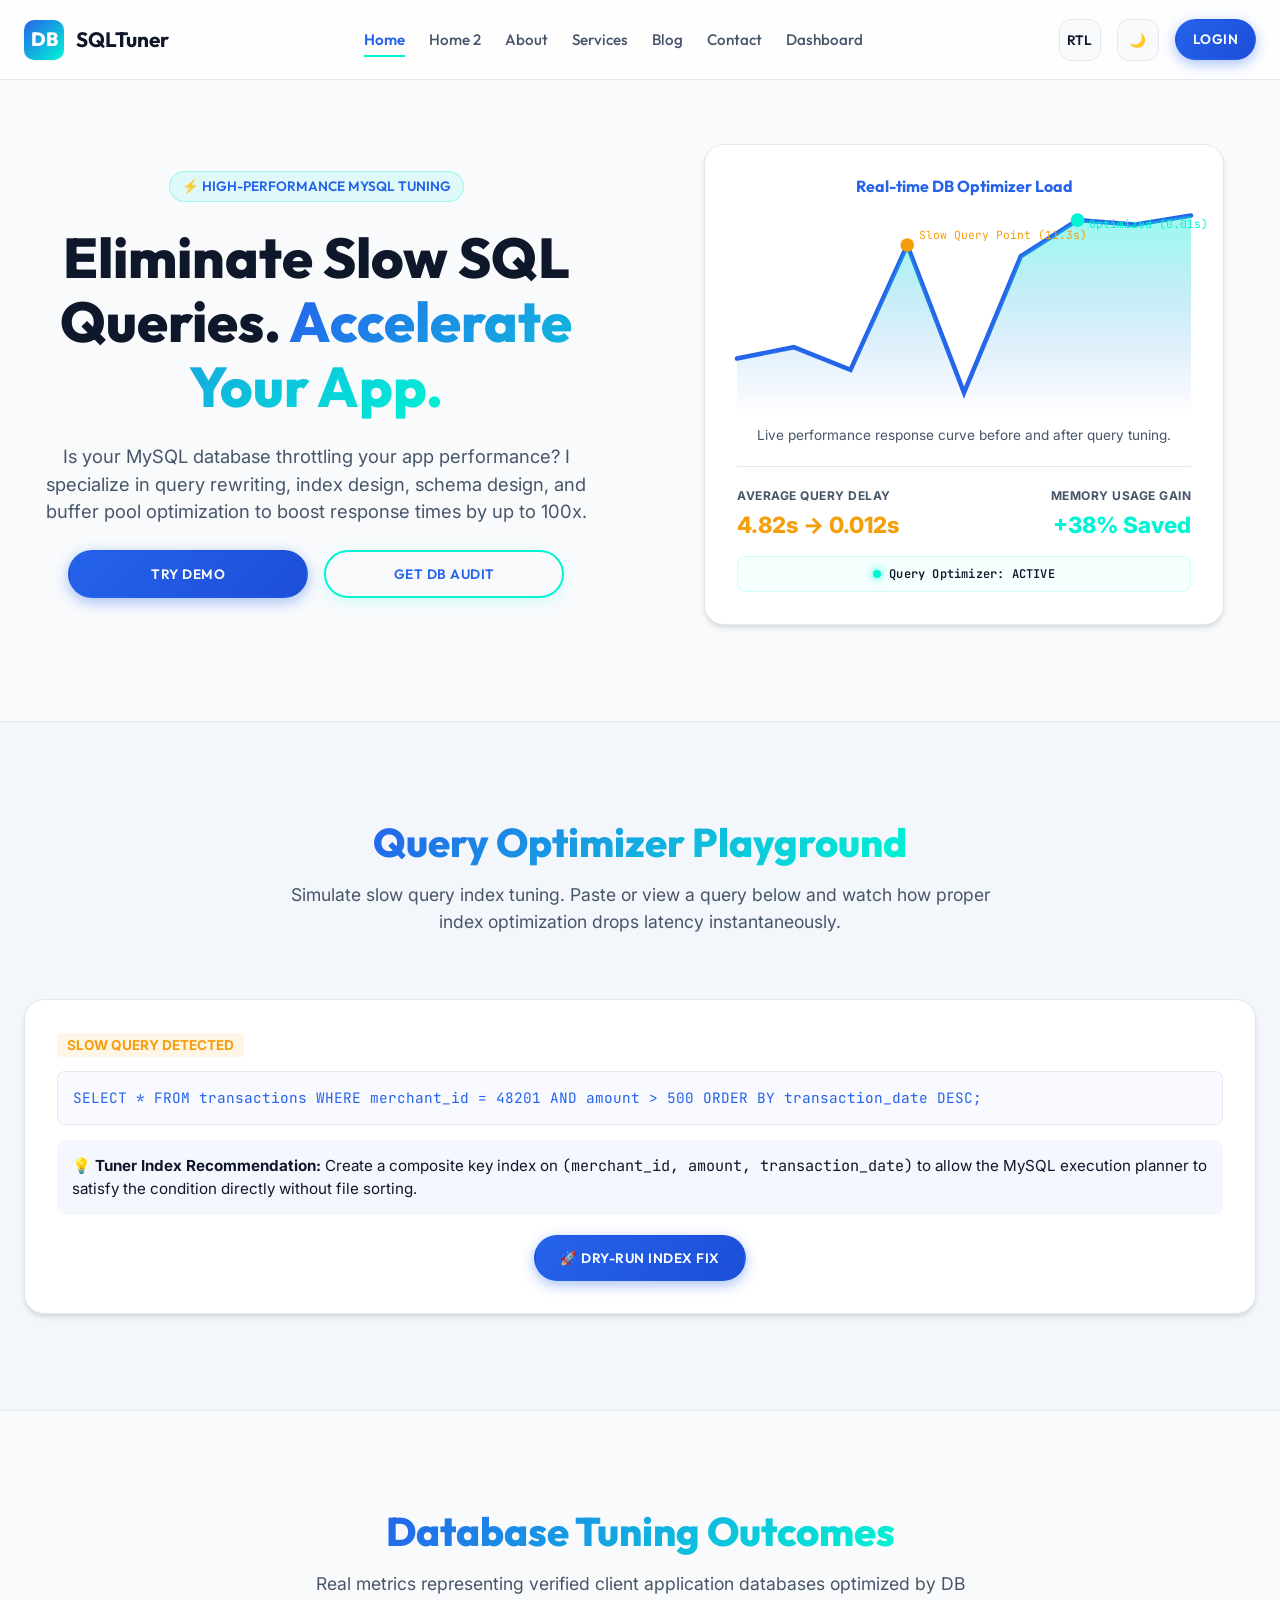
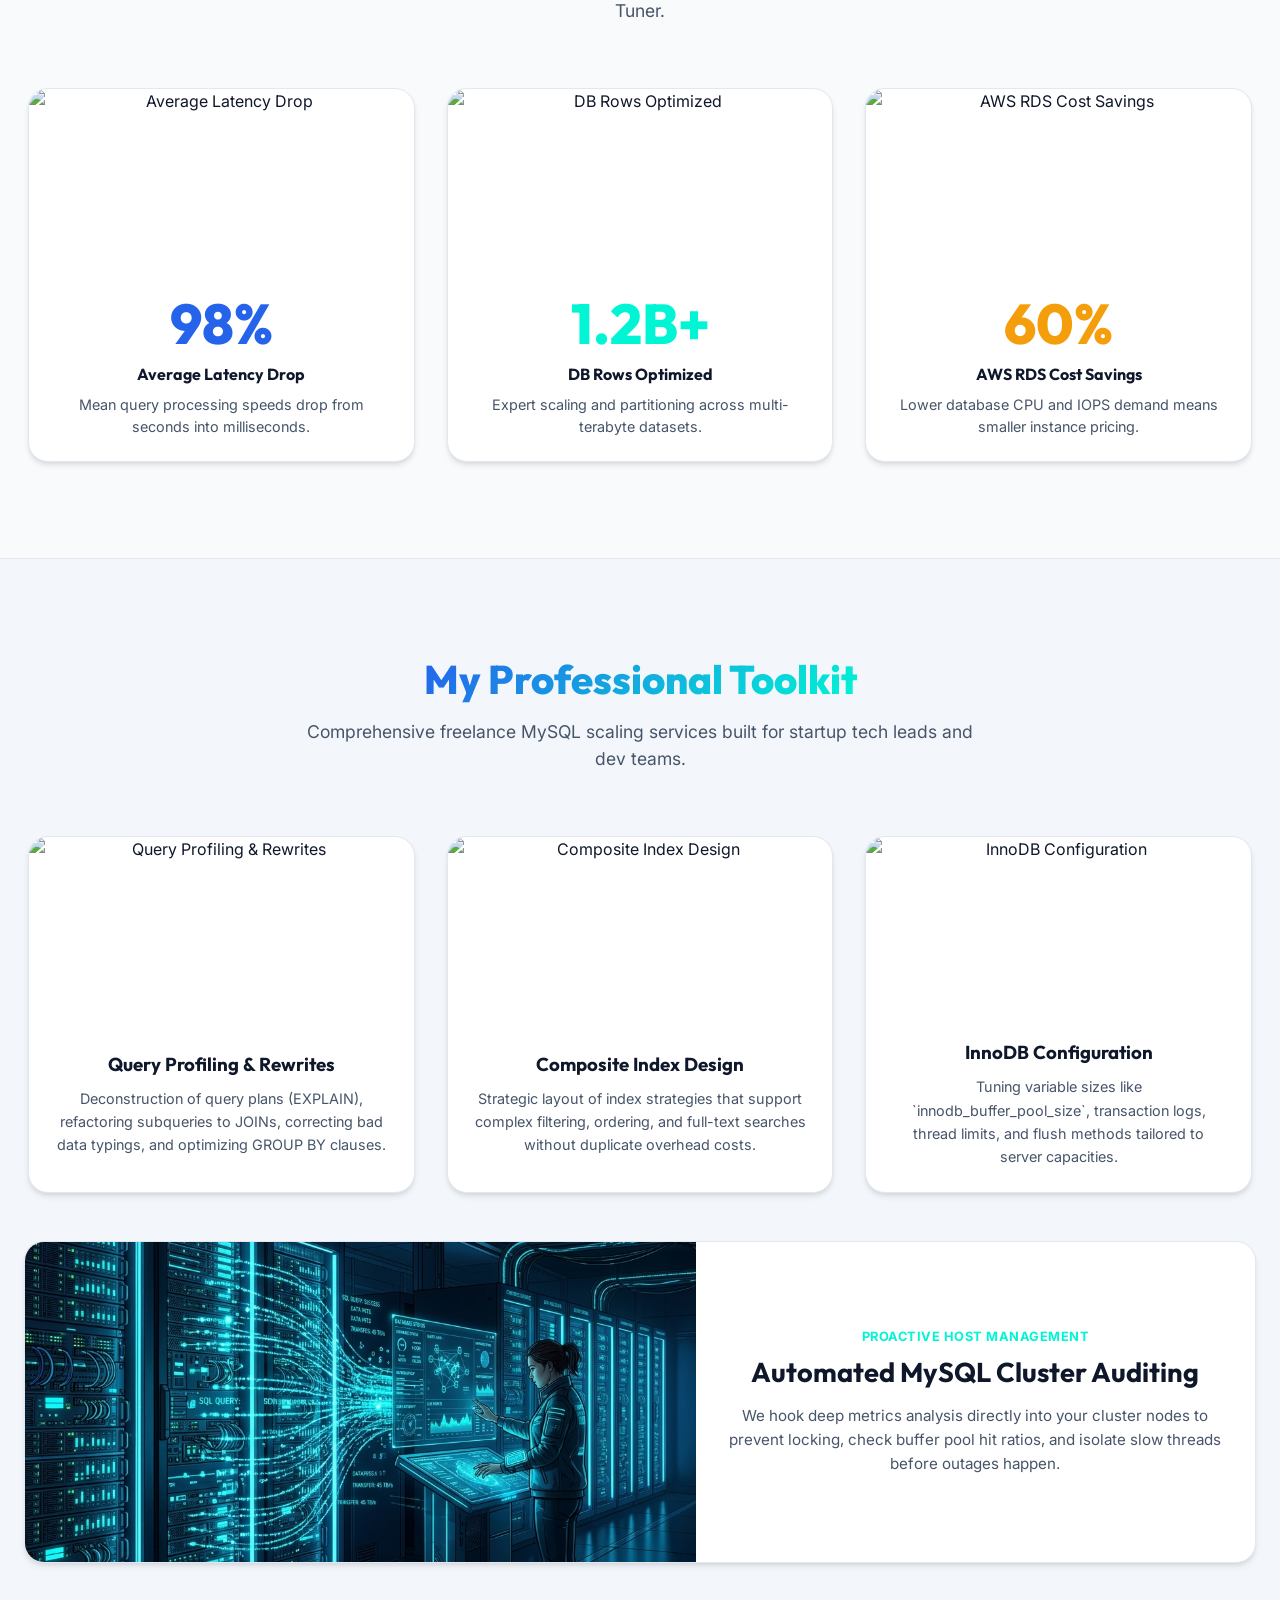
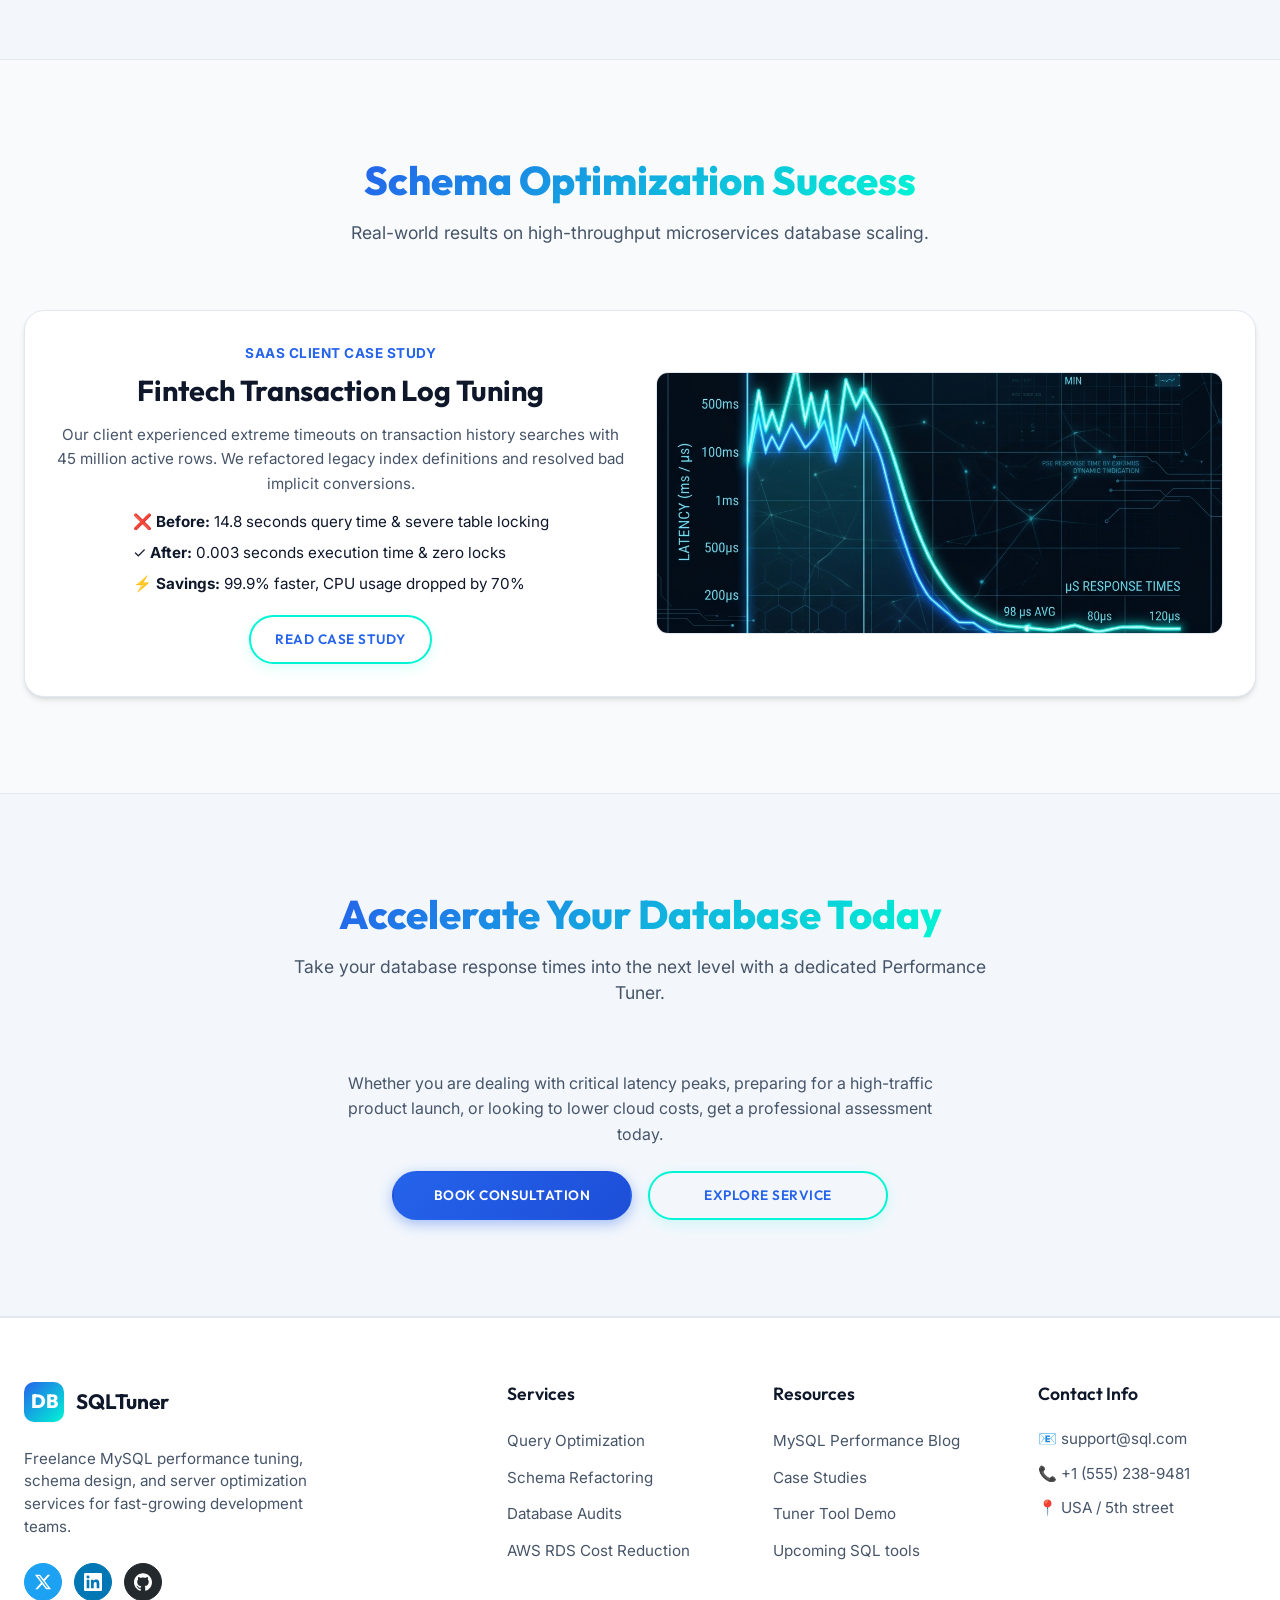
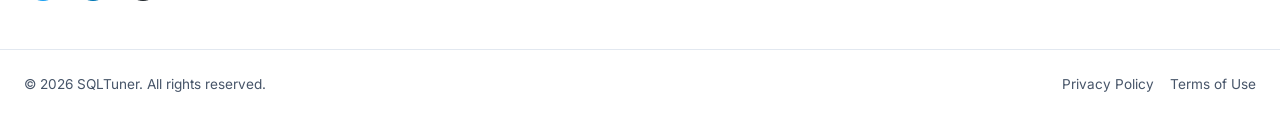
==== commit 6de34946: "U" ====
--- a/index.html
+++ b/index.html
@@ -118,7 +118,7 @@
               style="width: 8px; height: 8px; background: var(--secondary); border-radius: 50%; box-shadow: 0 0 8px var(--secondary); display: inline-block;"></span>
             <span
               style="font-size: 0.75rem; font-family: 'JetBrains Mono', monospace; color: var(--text-main); font-weight: 600; letter-spacing: 0.2px;">Query
-              Optimizer Engine: ACTIVE</span>
+              Optimizer: ACTIVE</span>
           </div>
         </div>
       </div>
--- a/assets/css/style.css
+++ b/assets/css/style.css
@@ -724,6 +724,9 @@
 
 .dashboard-sidebar {
   width: var(--sidebar-width);
+  min-width: var(--sidebar-width);
+  height: 100vh;
+  flex-shrink: 0;
   background: var(--bg-sidebar);
   border-right: 1px solid var(--border-color);
   display: flex;
@@ -874,8 +877,8 @@
 
 /* Mobile & Tablet Views (up to 1023px) */
 @media (max-width: 1023px) {
-  .header-actions {
-    display: none !important; /* Hide on mobile/tablet */
+  .header .header-actions {
+    display: none !important; /* Hide on mobile/tablet for main header only */
   }
 
   .nav-menu-actions-mobile {
@@ -1001,8 +1004,8 @@
 }
 
 .card-grid > .card-glass, .card-grid > .card {
-  flex: 1 1 300px;
-  max-width: 380px;
+  flex: 1 1 320px;
+  max-width: 420px;
   width: 100%;
   box-sizing: border-box;
 }
@@ -1024,7 +1027,7 @@
   }
   .card-grid > .card-glass, .card-grid > .card {
     flex: 0 1 calc(33.333% - var(--space-6)) !important;
-    max-width: 360px !important;
+    max-width: 400px !important;
   }
 }
 
@@ -1033,7 +1036,8 @@
     justify-content: center !important;
   }
   .card-grid > .card-glass, .card-grid > .card {
-    flex: 0 1 360px !important;
+    flex: 0 1 calc(33.333% - var(--space-6)) !important;
+    max-width: 420px !important;
   }
 }
 
